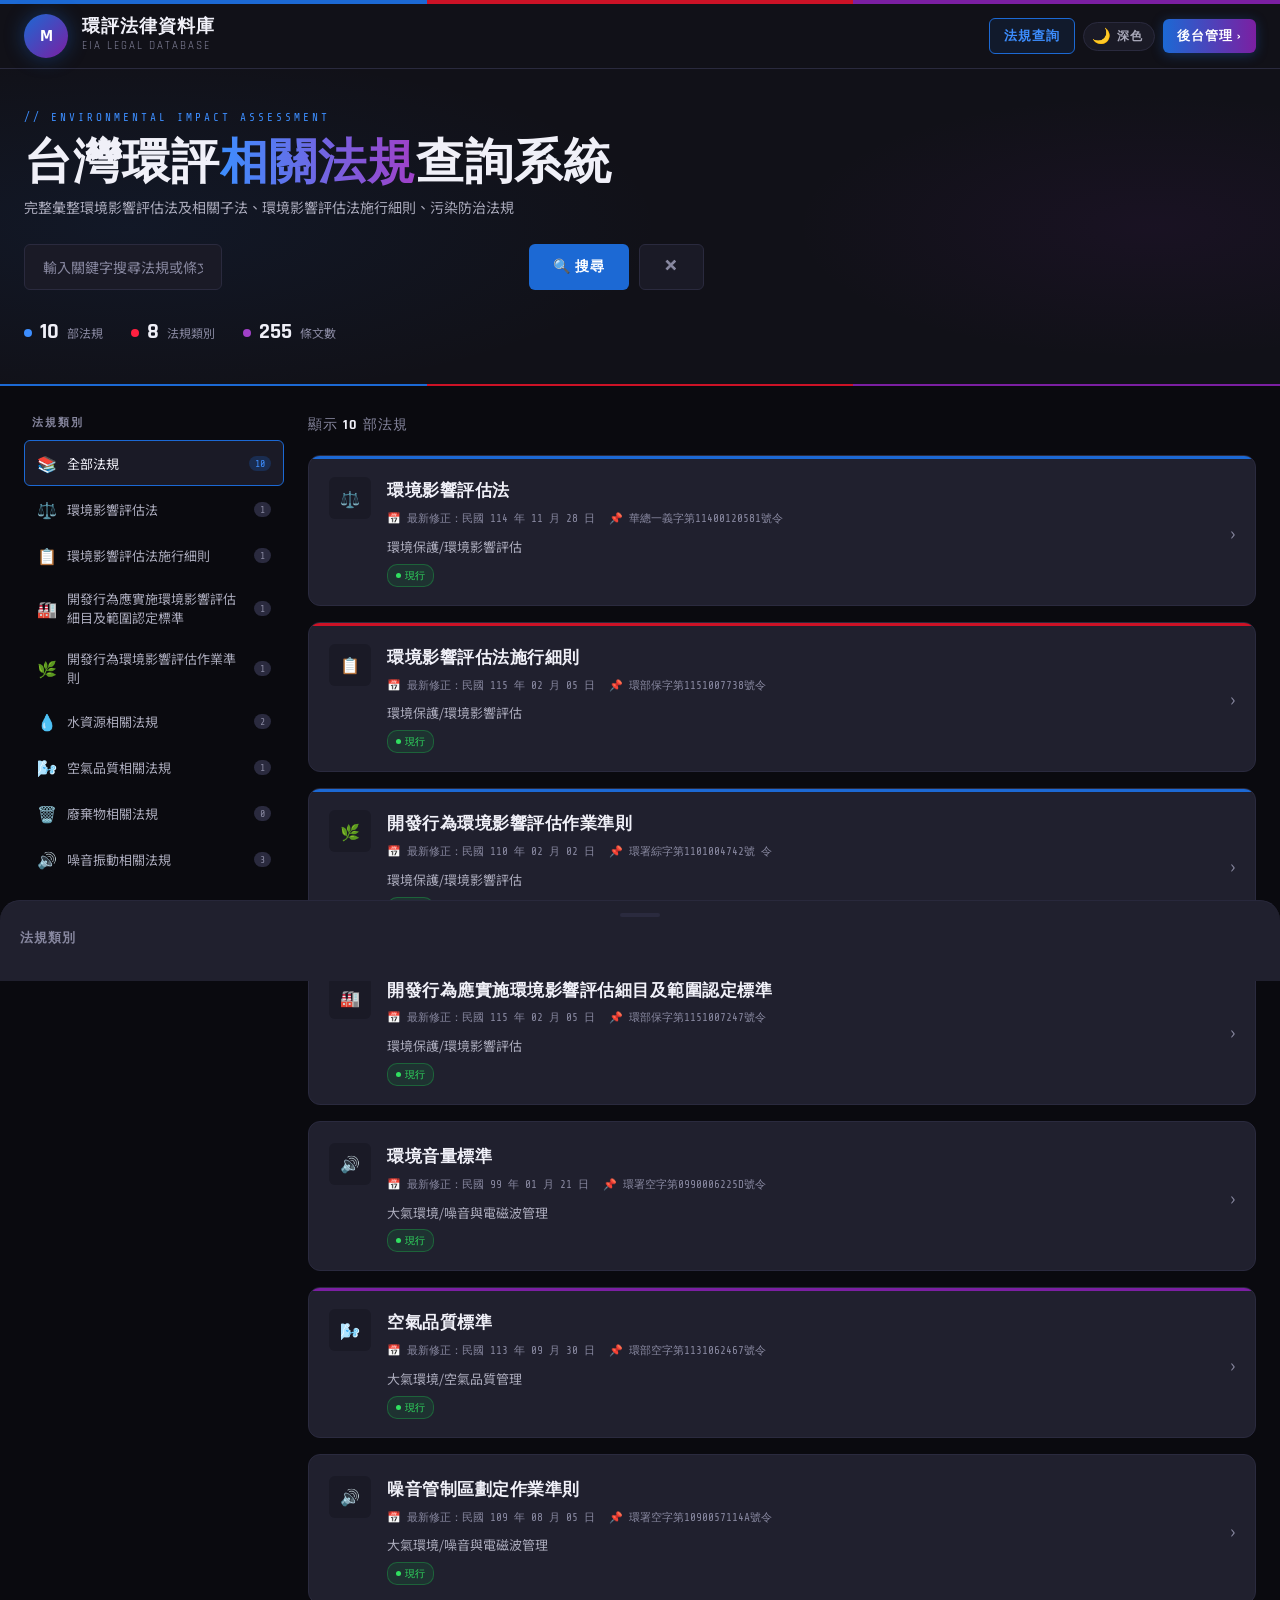
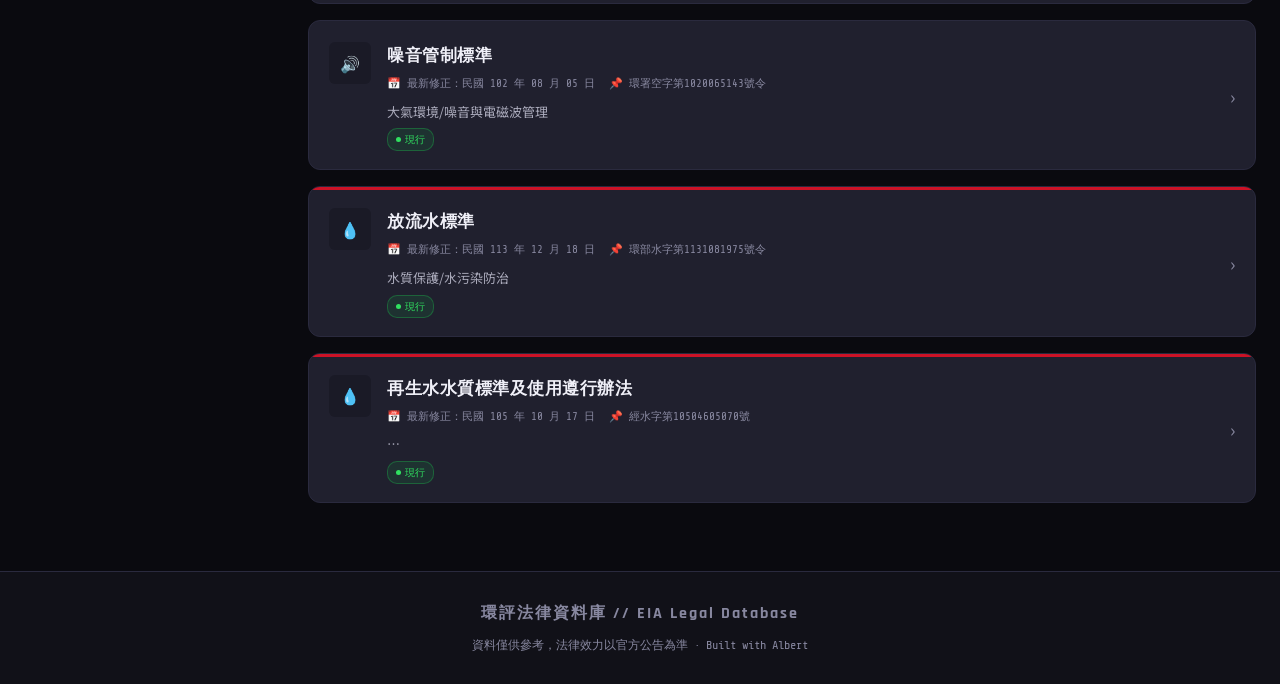
==== index.html @ 5a9435e1 "Update index.html" ====
<!DOCTYPE html>
<html lang="zh-TW">
<head>
  <meta charset="UTF-8" />
  <meta name="viewport" content="width=device-width, initial-scale=1.0" />
  <title>環評法律資料庫 | EIA Legal Database</title>
  <link rel="stylesheet" href="style.css" />
  <style>
    /* ── Search Results Panel ── */
    .search-wrap { position: relative; flex: 1; }

    .search-results-panel {
      position: absolute;
      top: calc(100% + 8px);
      left: 0; right: 0;
      background: #1A1A26;
      border: 1px solid var(--m-blue);
      border-radius: var(--radius-lg);
      box-shadow: 0 16px 48px rgba(0,0,0,0.6);
      z-index: 500;
      overflow: hidden;
      max-height: 480px;
      display: flex;
      flex-direction: column;
      animation: dropIn 0.18s ease;
    }
    @keyframes dropIn {
      from { opacity:0; transform:translateY(-8px); }
      to   { opacity:1; transform:translateY(0); }
    }
    .srp-header {
      padding: 10px 16px;
      background: var(--m-surface);
      border-bottom: 1px solid var(--m-border);
      display: flex;
      align-items: center;
      justify-content: space-between;
      font-size: 11px;
      font-family: var(--font-mono);
      color: var(--m-grey);
      flex-shrink: 0;
    }
    .srp-header strong { color: var(--m-blue-lt); }
    .srp-close {
      background: none; border: none; color: var(--m-grey);
      cursor: pointer; font-size: 14px; padding: 2px 6px;
      border-radius: 4px; transition: color 0.15s;
    }
    .srp-close:hover { color: var(--m-white); }
    .srp-list { overflow-y: auto; flex: 1; }
    .srp-law-group { border-bottom: 1px solid var(--m-border); }
    .srp-law-group:last-child { border-bottom: none; }
    .srp-law-title {
      padding: 8px 16px 6px;
      display: flex;
      align-items: center;
      gap: 8px;
      font-family: var(--font-display);
      font-size: 12px;
      font-weight: 700;
      color: var(--m-grey);
      letter-spacing: 0.5px;
      background: rgba(255,255,255,0.02);
      position: sticky;
      top: 0;
    }
    .srp-law-icon { font-size: 14px; }
    .srp-article-hit {
      padding: 10px 16px 10px 36px;
      cursor: pointer;
      border-top: 1px solid var(--m-border);
      transition: background 0.15s;
      display: flex;
      flex-direction: column;
      gap: 4px;
    }
    .srp-article-hit:hover { background: rgba(28,105,212,0.12); }
    .srp-art-num {
      font-family: var(--font-mono);
      font-size: 11px;
      color: var(--m-blue-lt);
    }
    .srp-art-snippet {
      font-size: 12px;
      color: var(--m-grey-lt);
      line-height: 1.6;
      display: -webkit-box;
      -webkit-line-clamp: 2;
      -webkit-box-orient: vertical;
      overflow: hidden;
    }
    .srp-art-snippet mark {
      background: rgba(255,210,0,0.25);
      color: #FFD600;
      border-radius: 2px;
      padding: 0 2px;
      font-style: normal;
    }
    .srp-no-result {
      padding: 28px;
      text-align: center;
      color: var(--m-grey);
      font-size: 13px;
    }
    .srp-no-result span { font-size: 28px; display: block; margin-bottom: 8px; }

    /* ── Keyword highlight in modal ── */
    .article-content mark {
      background: rgba(255,210,0,0.22);
      color: #FFD600;
      border-radius: 2px;
      padding: 0 2px;
    }
    .article-block.highlighted {
      border-color: var(--m-blue);
      background: rgba(28,105,212,0.08);
      box-shadow: 0 0 0 2px rgba(28,105,212,0.2);
    }

    /* ── Jump anchor pulse animation ── */
    @keyframes pulse-border {
      0%   { box-shadow: 0 0 0 0   rgba(28,105,212,0.7); }
      50%  { box-shadow: 0 0 0 8px rgba(28,105,212,0); }
      100% { box-shadow: 0 0 0 0   rgba(28,105,212,0); }
    }
    .article-block.jump-target {
      animation: pulse-border 0.9s ease 2;
    }

    /* ── Modal internal search bar ── */
    .modal-search-bar {
      display: flex;
      align-items: center;
      gap: 8px;
      padding: 10px 16px;
      border-bottom: 1px solid var(--m-border);
      background: var(--m-surface);
    }
    .modal-search-input {
      flex: 1;
      background: var(--m-black);
      border: 1px solid var(--m-border);
      border-radius: var(--radius);
      padding: 7px 12px;
      color: var(--m-white);
      font-family: var(--font-body);
      font-size: 13px;
      outline: none;
      transition: border-color 0.2s;
    }
    .modal-search-input:focus { border-color: var(--m-blue); }
    .modal-search-input::placeholder { color: var(--m-grey); }
    .modal-nav-btn {
      background: var(--m-surface);
      border: 1px solid var(--m-border);
      border-radius: var(--radius);
      color: var(--m-grey-lt);
      padding: 6px 12px;
      font-size: 13px;
      cursor: pointer;
      transition: all 0.15s;
      white-space: nowrap;
    }
    .modal-nav-btn:hover { border-color: var(--m-blue); color: var(--m-blue-lt); }
    .modal-nav-count {
      font-family: var(--font-mono);
      font-size: 11px;
      color: var(--m-grey);
      white-space: nowrap;
      min-width: 60px;
      text-align: center;
    }

    /* ── Chapter nav pills inside modal ── */
    .chapter-nav {
      display: flex;
      gap: 6px;
      padding: 10px 16px;
      overflow-x: auto;
      border-bottom: 1px solid var(--m-border);
      background: var(--m-surface);
      flex-shrink: 0;
    }
    .chapter-nav::-webkit-scrollbar { height: 3px; }
    .ch-pill {
      background: var(--m-border);
      border: 1px solid transparent;
      border-radius: 20px;
      color: var(--m-grey);
      font-size: 11px;
      font-family: var(--font-display);
      font-weight: 600;
      padding: 4px 12px;
      cursor: pointer;
      white-space: nowrap;
      transition: all 0.15s;
      flex-shrink: 0;
    }
    .ch-pill:hover  { background: var(--m-surface); color: var(--m-white); border-color: var(--m-border); }
    .ch-pill.active { background: rgba(28,105,212,0.15); border-color: var(--m-blue); color: var(--m-blue-lt); }

    /* ── Search mode banner in content area ── */
    .search-mode-banner {
      background: rgba(28,105,212,0.08);
      border: 1px solid rgba(28,105,212,0.25);
      border-radius: var(--radius);
      padding: 10px 16px;
      margin-bottom: 14px;
      display: flex;
      align-items: center;
      gap: 10px;
      font-size: 13px;
      color: var(--m-grey-lt);
    }
    .search-mode-banner strong { color: var(--m-blue-lt); }
    .search-clear-btn {
      margin-left: auto;
      background: none;
      border: 1px solid var(--m-border);
      border-radius: var(--radius);
      color: var(--m-grey);
      font-size: 12px;
      padding: 4px 10px;
      cursor: pointer;
      transition: all 0.15s;
    }
    .search-clear-btn:hover { border-color: var(--m-red); color: var(--m-red-lt); }

    /* ── Article hit count badge on card ── */
    .hit-badge {
      display: inline-flex;
      align-items: center;
      gap: 4px;
      background: rgba(28,105,212,0.15);
      border: 1px solid rgba(28,105,212,0.4);
      color: var(--m-blue-lt);
      font-size: 10px;
      font-family: var(--font-mono);
      padding: 2px 8px;
      border-radius: 10px;
      margin-left: 6px;
    }
  </style>
</head>
<body>

<!-- ══ HEADER ══ -->
<header class="site-header">
  <div class="m-stripe"></div>
  <div class="header-inner">
    <a href="index.html" class="logo">
      <div class="logo-badge">M</div>
      <div class="logo-text">
        <span class="logo-title">環評法律資料庫</span>
        <span class="logo-sub">EIA Legal Database</span>
      </div>
    </a>
    <nav class="header-nav">
      <a href="index.html" class="nav-link active">法規查詢</a>

      <!-- 主題切換 -->
      <div style="position:relative;" id="themeWrap">
        <button class="theme-btn" onclick="toggleThemeMenu()" id="themeBtn">
          <span class="theme-icon" id="themeIcon">🌙</span>
          <span id="themeLabel">深色</span>
        </button>
        <div class="theme-menu" id="themeMenu">
          <div class="theme-menu-header">顯示主題</div>
          <div class="theme-menu-item" id="tmi-auto" onclick="setThemeMode('auto')">
            <span class="tmi-icon">🌤</span>
            <div class="tmi-info">
              <div class="tmi-label">自動（台中日照）</div>
              <div class="tmi-sub" id="tmiAutoSub">依日出日落自動切換</div>
            </div>
            <span class="tmi-check">✓</span>
          </div>
          <div class="theme-menu-item" id="tmi-light" onclick="setThemeMode('light')">
            <span class="tmi-icon">☀️</span>
            <div class="tmi-info">
              <div class="tmi-label">淡色模式</div>
              <div class="tmi-sub">白底深字</div>
            </div>
            <span class="tmi-check">✓</span>
          </div>
          <div class="theme-menu-item active" id="tmi-dark" onclick="setThemeMode('dark')">
            <span class="tmi-icon">🌙</span>
            <div class="tmi-info">
              <div class="tmi-label">深色模式</div>
              <div class="tmi-sub">BMW M Power 風格</div>
            </div>
            <span class="tmi-check">✓</span>
          </div>
        </div>
      </div>

      <a href="admin.html" class="nav-link btn-admin">後台管理 ›</a>
    </nav>
  </div>
  <!-- 台中日照資訊條 -->
  <div class="sun-bar" id="sunBar" style="display:none;">
    <span class="sun-bar-item">📍 台中</span>
    <span class="sun-bar-sep">|</span>
    <span class="sun-bar-item">🌅 <span id="sunRise">—</span></span>
    <span class="sun-bar-item">🌇 <span id="sunSet">—</span></span>
    <span class="sun-bar-sep">|</span>
    <div class="sun-progress"><div class="sun-progress-fill" id="sunFill" style="width:0%"></div></div>
    <span class="sun-bar-item" id="sunStatus" style="color:var(--m-grey-lt);"></span>
  </div>
</header>

<!-- ══ HERO ══ -->
<section class="hero">
  <div class="hero-inner">
    <p class="hero-eyebrow">// Environmental Impact Assessment</p>
    <h1 class="hero-title">台灣環評<span>相關法規</span>查詢系統</h1>
    <p class="hero-desc">完整彙整環境影響評估法及相關子法、環境影響評估法施行細則、污染防治法規</p>

    <div class="search-bar">
      <div class="search-wrap" id="searchWrap">
        <input
          type="text" id="searchInput" class="search-input"
          placeholder="輸入關鍵字搜尋法規或條文內容..."
          autocomplete="off"
          oninput="onSearchInput()"
          onkeydown="onSearchKey(event)"
        />
        <!-- Instant results panel -->
        <div class="search-results-panel" id="srpPanel" style="display:none;">
          <div class="srp-header">
            <span>找到 <strong id="srpCount">0</strong> 筆符合條文</span>
            <button class="srp-close" onclick="closeSrp()">✕</button>
          </div>
          <div class="srp-list" id="srpList"></div>
        </div>
      </div>
      <button class="search-btn" onclick="doSearch()">🔍 搜尋</button>
      <button class="search-btn" style="background:var(--m-surface);border:1px solid var(--m-border);color:var(--m-grey);" onclick="clearSearch()" title="清除搜尋">✕</button>
    </div>

    <div class="stats-bar">
      <div class="stat-item">
        <span class="stat-dot blue"></span>
        <span class="stat-num" id="statTotal">0</span>
        <span class="stat-label">部法規</span>
      </div>
      <div class="stat-item">
        <span class="stat-dot red"></span>
        <span class="stat-num" id="statCats">0</span>
        <span class="stat-label">法規類別</span>
      </div>
      <div class="stat-item">
        <span class="stat-dot violet"></span>
        <span class="stat-num" id="statArticles">0</span>
        <span class="stat-label">條文數</span>
      </div>
    </div>
  </div>
</section>

<div class="m-stripe-thin"></div>

<!-- ══ LAYOUT ══ -->
<div class="layout">
  <aside class="sidebar">
    <div class="sidebar-section">
      <p class="sidebar-title">法規類別</p>
      <div id="categoryList"></div>
    </div>
  </aside>

  <main class="content-area">
    <div id="searchBanner" style="display:none;"></div>
    <div class="toolbar">
      <span class="toolbar-left">
        顯示 <strong id="countLabel">0</strong> 部法規
      </span>
    </div>
    <div class="laws-grid" id="lawsGrid"></div>
  </main>
</div>

<!-- ══ MODAL ══ -->
<div class="modal-backdrop" id="modalBackdrop" onclick="closeModal(event)">
  <div class="modal" id="modal">
    <div class="m-stripe modal-stripe"></div>
    <div class="modal-header" id="modalHeader"></div>

    <!-- Chapter navigation pills -->
    <div class="chapter-nav" id="chapterNav"></div>

    <!-- 工具列：螢光筆 + 字型大小 + 列印 -->
    <div style="display:flex;align-items:center;gap:8px;padding:8px 16px;border-bottom:1px solid var(--m-border);background:var(--m-surface);flex-wrap:wrap;">
      <!-- 螢光筆 -->
      <div class="hl-toolbar">
        <span class="hl-toolbar-label">螢光筆</span>
        <button class="hl-btn" style="background:#FFD600;" data-color="hl-yellow" onclick="setHlColor('hl-yellow',this)" title="黃色"></button>
        <button class="hl-btn" style="background:#FF5050;" data-color="hl-red"    onclick="setHlColor('hl-red',this)"    title="紅色"></button>
        <button class="hl-btn" style="background:#3D8EFF;" data-color="hl-blue"   onclick="setHlColor('hl-blue',this)"   title="藍色"></button>
        <button class="hl-btn" style="background:#30E06A;" data-color="hl-green"  onclick="setHlColor('hl-green',this)"  title="綠色"></button>
        <button class="hl-btn erase" onclick="setHlColor(null,this)" title="清除">✕ 清除</button>
      </div>
      <!-- 字型大小 -->
      <div class="font-ctrl">
        <button class="font-ctrl-btn" onclick="changeFontSize(-1)" title="縮小字型">A−</button>
        <span class="font-size-label" id="fontSizeLabel">M</span>
        <button class="font-ctrl-btn" onclick="changeFontSize(+1)" title="放大字型">A+</button>
      </div>
      <!-- 數字標記 -->
      <button class="num-toggle-btn" id="numToggleBtn" onclick="toggleNumHighlight()" title="自動標記條文中的管制數值">
        🔢 數值標記
      </button>
      <!-- 列印 -->
      <button class="print-btn" onclick="printLaw()" style="margin-left:auto;">🖨 列印 / PDF</button>
    </div>

    <!-- In-modal keyword search -->
    <div class="modal-search-bar" id="modalSearchBar">
      <input type="text" class="modal-search-input" id="modalSearchInput"
        placeholder="在本法條文中搜尋..."
        oninput="modalSearch()"
        onkeydown="if(event.key==='Enter') modalNavNext()"
      />
      <span class="modal-nav-count" id="modalNavCount"></span>
      <button class="modal-nav-btn" onclick="modalNavPrev()" title="上一個">↑</button>
      <button class="modal-nav-btn" onclick="modalNavNext()" title="下一個">↓</button>
    </div>

    <div class="modal-body" id="modalBody"></div>

    <!-- Attachments section at bottom of modal -->
    <div class="modal-attach-section" id="modalAttachSection" style="display:none;">
      <div class="modal-attach-title">📎 附件下載</div>
      <div class="modal-attach-grid" id="modalAttachGrid"></div>
    </div>

    <!-- 法規更新時間軸 -->
    <div class="timeline-section" id="modalTimeline" style="display:none;">
      <div class="timeline-toggle" id="tlToggle" onclick="toggleTimeline()">
        <span>📅 修正歷程</span>
        <span class="tl-arrow">›</span>
        <span id="tlCount" style="font-size:11px;color:var(--m-grey);margin-left:4px;font-family:var(--font-mono);font-weight:400;"></span>
      </div>
      <div class="timeline-body" id="tlBody">
        <div class="timeline-list" id="tlList"></div>
      </div>
    </div>
  </div>
</div>

<!-- ══ FILE PREVIEW OVERLAY ══ -->
<div class="pdf-preview-backdrop" id="previewBackdrop" onclick="closePreview(event)">
  <div class="pdf-preview-toolbar">
    <span class="pdf-preview-title" id="previewTitle"></span>
    <button class="modal-nav-btn" onclick="downloadPreviewFile()">⬇️ 下載</button>
    <button class="modal-nav-btn" onclick="closePreviewDirect()" style="border-color:var(--m-red);color:var(--m-red-lt);">✕ 關閉</button>
  </div>
  <iframe class="pdf-preview-frame"  id="previewFrame"    style="display:none;"></iframe>
  <img    class="img-preview-frame"  id="previewImg"      style="display:none;" alt="預覽" />
</div>

<!-- ══ 行動版類別 Drawer ══ -->
<button class="mobile-cat-btn" id="mobileCatBtn" onclick="openDrawer()">
  ☰ 法規類別
</button>
<div class="drawer-backdrop" id="drawerBackdrop" onclick="closeDrawer()"></div>
<div class="cat-drawer" id="catDrawer">
  <div class="drawer-handle"></div>
  <div class="drawer-title">法規類別</div>
  <div class="drawer-list" id="drawerList"></div>
</div>

<!-- 列印用隱藏區域 -->
<div id="printArea" style="display:none;"></div>

<!-- ══ FOOTER ══ -->
<footer class="site-footer">
  <div class="footer-inner">
    <div class="footer-logo">環評法律資料庫 // EIA Legal Database</div>
    <div class="footer-copy">資料僅供參考，法律效力以官方公告為準 · Built with Albert</div>
  </div>
</footer>

<script>
// ══════════════════════════════
// THEME & SUN (台中日照)
// ══════════════════════════════

// 台中座標
const TAICHUNG_LAT = 24.1477;
const TAICHUNG_LNG = 120.6736;

let themeMode    = localStorage.getItem('eia-theme') || 'dark'; // auto | light | dark
let sunriseMin   = 360;  // 預設 06:00（分鐘）
let sunsetMin    = 1080; // 預設 18:00（分鐘）
let sunCheckTimer = null;

// ── 套用主題 ──
function applyTheme(mode) {
  const now     = new Date();
  const nowMin  = now.getHours() * 60 + now.getMinutes();
  const isDark  = mode === 'dark' || (mode === 'auto' && (nowMin < sunriseMin || nowMin >= sunsetMin));

  document.documentElement.setAttribute('data-theme', isDark ? 'dark' : 'light');

  const icon  = document.getElementById('themeIcon');
  const label = document.getElementById('themeLabel');
  const dot   = document.getElementById('themeAutoDot');

  if (mode === 'auto') {
    icon.textContent  = isDark ? '🌙' : '☀️';
    label.textContent = '自動';
    document.getElementById('themeBtn').innerHTML =
      `<span class="theme-icon">${isDark ? '🌙' : '☀️'}</span>` +
      `<span class="theme-auto-dot"></span>` +
      `<span>自動</span>`;
  } else {
    document.getElementById('themeBtn').innerHTML =
      `<span class="theme-icon">${mode === 'dark' ? '🌙' : '☀️'}</span>` +
      `<span>${mode === 'dark' ? '深色' : '淡色'}</span>`;
  }

  // 更新選單 active 狀態
  ['auto','light','dark'].forEach(m => {
    const el = document.getElementById('tmi-' + m);
    if (el) el.classList.toggle('active', m === mode);
  });
}

// ── 設定模式 ──
function setThemeMode(mode) {
  themeMode = mode;
  localStorage.setItem('eia-theme', mode);
  applyTheme(mode);
  closeThemeMenu();
  if (mode === 'auto') {
    fetchSunTimes();
    document.getElementById('sunBar').style.display = 'flex';
  } else {
    document.getElementById('sunBar').style.display = 'none';
  }
}

// ── 選單開關 ──
function toggleThemeMenu() {
  document.getElementById('themeMenu').classList.toggle('open');
}
function closeThemeMenu() {
  document.getElementById('themeMenu').classList.remove('open');
}
document.addEventListener('click', e => {
  const wrap = document.getElementById('themeWrap');
  if (wrap && !wrap.contains(e.target)) closeThemeMenu();
});

// ── 取得台中日出日落（Open-Meteo，免費無 key）──
async function fetchSunTimes() {
  try {
    const today = new Date().toISOString().slice(0,10);
    const url   = `https://api.open-meteo.com/v1/forecast?latitude=${TAICHUNG_LAT}&longitude=${TAICHUNG_LNG}&daily=sunrise,sunset&timezone=Asia%2FTaipei&start_date=${today}&end_date=${today}`;
    const res   = await fetch(url);
    const data  = await res.json();

    const riseStr = data.daily.sunrise[0]; // "2024-05-08T05:25"
    const setStr  = data.daily.sunset[0];  // "2024-05-08T18:42"

    const riseDate = new Date(riseStr);
    const setDate  = new Date(setStr);
    sunriseMin = riseDate.getHours() * 60 + riseDate.getMinutes();
    sunsetMin  = setDate.getHours()  * 60 + setDate.getMinutes();

    const fmt = d => d.toLocaleTimeString('zh-TW', { hour:'2-digit', minute:'2-digit', hour12: false });
    document.getElementById('sunRise').textContent = fmt(riseDate);
    document.getElementById('sunSet').textContent  = fmt(setDate);

    updateSunProgress();
    // 每分鐘更新進度條
    clearInterval(sunCheckTimer);
    sunCheckTimer = setInterval(() => {
      updateSunProgress();
      if (themeMode === 'auto') applyTheme('auto');
    }, 60000);

    // 更新選單副標題
    const sub = document.getElementById('tmiAutoSub');
    if (sub) sub.textContent = `日出 ${fmt(riseDate)} · 日落 ${fmt(setDate)}`;

    // 若目前是 auto 模式，重新套用主題
    if (themeMode === 'auto') applyTheme('auto');

  } catch(e) {
    // API 失敗：用預設時間靜默降級
    console.warn('Sun API failed, using defaults');
  }
}

// ── 更新進度條 ──
function updateSunProgress() {
  const now    = new Date();
  const nowMin = now.getHours() * 60 + now.getMinutes();
  const fill   = document.getElementById('sunFill');
  const status = document.getElementById('sunStatus');
  if (!fill) return;

  if (nowMin < sunriseMin) {
    fill.style.width = '0%';
    const diff = sunriseMin - nowMin;
    status.textContent = `距日出 ${Math.floor(diff/60)}h${diff%60}m`;
  } else if (nowMin >= sunsetMin) {
    fill.style.width = '100%';
    status.textContent = '夜間';
  } else {
    const pct = ((nowMin - sunriseMin) / (sunsetMin - sunriseMin) * 100).toFixed(1);
    fill.style.width = pct + '%';
    const remain = sunsetMin - nowMin;
    status.textContent = `距日落 ${Math.floor(remain/60)}h${remain%60}m`;
  }
}

// ── 初始化主題 ──
function initTheme() {
  applyTheme(themeMode);
  if (themeMode === 'auto') {
    fetchSunTimes();
    document.getElementById('sunBar').style.display = 'flex';
  }
}

// ══════════════════════════════
// ══════════════════════════════
let DB = { categories: [], laws: [] };
let currentCategory = 'all';
let searchQuery     = '';
let srpDebounce     = null;

// Modal internal search state
let modalHits    = [];   // array of article DOM elements matching modal search
let modalHitIdx  = -1;
let currentLaw   = null; // law currently open in modal

// ══════════════════════════════
// LOAD DATA
// ══════════════════════════════
async function loadData() {
  try {
    const res = await fetch('laws.json');
    if (res.ok) DB = await res.json();
  } catch (_) {}
  try {
    const saved = localStorage.getItem('eia-db');
    if (saved) {
      const p = JSON.parse(saved);
      if (p?.laws?.length || p?.categories?.length) DB = p;
    }
  } catch (_) {}

  // 補上 localStorage 中可能缺少的新類別
  const DEFAULT_CATS = [
    { id:'eia-main',        name:'環境影響評估法',                           icon:'⚖️',  color:'blue'   },
    { id:'eia-enforcement', name:'環境影響評估法施行細則',                    icon:'📋',  color:'red'    },
    { id:'pollution',       name:'開發行為應實施環境影響評估細目及範圍認定標準', icon:'🏭',  color:'purple' },
    { id:'nature',          name:'開發行為環境影響評估作業準則',               icon:'🌿',  color:'blue'   },
    { id:'water',           name:'水資源相關法規',                            icon:'💧',  color:'red'    },
    { id:'air',             name:'空氣品質相關法規',                          icon:'🌬️', color:'purple' },
    { id:'waste',           name:'廢棄物相關法規',                            icon:'🗑️', color:'green'  },
    { id:'noise',           name:'噪音污染相關法規',                          icon:'🔊',  color:'orange' },
  ];
  if (!DB.categories?.length) {
    DB.categories = DEFAULT_CATS;
  } else {
    const existingIds = new Set(DB.categories.map(c => c.id));
    DEFAULT_CATS.forEach(cat => {
      if (!existingIds.has(cat.id)) DB.categories.push(cat);
    });
  }

  // 格式正規化（前台也需要，確保 iconType/iconData 存在）
  DB.categories = DB.categories.map(c => ({
    ...c,
    iconType: c.iconType || 'emoji',
    iconData: c.iconData || c.icon || '📁',
  }));

  renderStats();
  renderCategories();
  renderLaws();
}

// ══════════════════════════════
// STATS
// ══════════════════════════════
function renderStats() {
  document.getElementById('statTotal').textContent = DB.laws.length;
  document.getElementById('statCats').textContent  = DB.categories.length;
  let t = 0;
  DB.laws.forEach(l => l.chapters?.forEach(c => t += c.articles?.length || 0));
  document.getElementById('statArticles').textContent = t;
}

// ══════════════════════════════
// CATEGORIES
// ══════════════════════════════
function catIconHtml(cat, size = 16) {
  if (cat?.iconType === 'image' && cat?.iconData) {
    return `<img src="${cat.iconData}" style="width:${size}px;height:${size}px;object-fit:cover;border-radius:3px;vertical-align:middle;">`;
  }
  return `<span class="cat-icon">${cat?.icon || cat?.iconData || '📁'}</span>`;
}

function renderCategories() {
  const container = document.getElementById('categoryList');
  const countMap  = {};
  DB.laws.forEach(l => { countMap[l.category] = (countMap[l.category]||0)+1; });

  container.innerHTML = '';

  const allBtn = makeBtn('cat-btn'+(currentCategory==='all'?' active':''), 'blue',
    `<span class="cat-icon">📚</span>全部法規<span class="cat-count">${DB.laws.length}</span>`,
    () => setCategory('all'));
  container.appendChild(allBtn);

  DB.categories.forEach(cat => {
    const btn = makeBtn('cat-btn'+(currentCategory===cat.id?' active':''), cat.color,
      `${catIconHtml(cat)}${esc(cat.name)}<span class="cat-count">${countMap[cat.id]||0}</span>`,
      () => setCategory(cat.id));
    container.appendChild(btn);
  });
}
function makeBtn(cls, color, html, fn) {
  const b = document.createElement('button');
  b.className = cls; b.setAttribute('data-color', color);
  b.innerHTML = html; b.onclick = fn;
  return b;
}
function setCategory(id) { currentCategory = id; renderCategories(); renderLaws(); }

// ══════════════════════════════
// LAWS GRID
// ══════════════════════════════
function renderLaws() {
  const grid = document.getElementById('lawsGrid');
  const q    = searchQuery.trim().toLowerCase();

  // Filter laws
  const filtered = DB.laws.filter(l => {
    const matchCat = currentCategory === 'all' || l.category === currentCategory;
    if (!q) return matchCat;
    const matchSearch =
      l.title.toLowerCase().includes(q) ||
      (l.summary||'').toLowerCase().includes(q) ||
      l.chapters?.some(ch =>
        ch.title?.toLowerCase().includes(q) ||
        ch.articles?.some(a =>
          a.number?.toLowerCase().includes(q) ||
          a.content?.toLowerCase().includes(q)
        )
      );
    return matchCat && matchSearch;
  });

  document.getElementById('countLabel').textContent = filtered.length;

  // Search mode banner
  const banner = document.getElementById('searchBanner');
  if (q) {
    banner.style.display = 'block';
    banner.innerHTML = `
      <div class="search-mode-banner">
        🔍 搜尋「<strong>${esc(searchQuery)}</strong>」，共找到
        <strong>${filtered.length}</strong> 部相關法規
        <button class="search-clear-btn" onclick="clearSearch()">✕ 清除搜尋</button>
      </div>`;
  } else {
    banner.style.display = 'none';
  }

  grid.innerHTML = '';
  if (!filtered.length) {
    grid.innerHTML = `
      <div class="empty-state">
        <div class="empty-icon">🔍</div>
        <div class="empty-title">找不到相關法規</div>
        <div class="empty-desc">請嘗試其他關鍵字或選擇不同類別</div>
      </div>`;
    return;
  }

  filtered.forEach(law => {
    const cat   = DB.categories.find(c => c.id === law.category);
    const color = cat?.color || 'blue';

    // Count matching articles when searching
    let hitCount = 0;
    if (q) {
      law.chapters?.forEach(ch =>
        ch.articles?.forEach(a => {
          if (a.content?.toLowerCase().includes(q) || a.number?.toLowerCase().includes(q))
            hitCount++;
        })
      );
    }

    const card = document.createElement('div');
    card.className = 'law-card';
    card.setAttribute('data-color', color);
    const hitBadge = (q && hitCount)
      ? `<span class="hit-badge">🎯 符合 ${hitCount} 條</span>` : '';
    card.innerHTML = `
      <div class="law-card-stripe"></div>
      <div class="law-card-body">
        <div class="law-card-icon-wrap">${catIconHtml(cat,22)}</div>
        <div class="law-card-info">
          <div class="law-card-title">${esc(law.title)}${hitBadge}</div>
          <div class="law-card-meta">
            <span>📅 最新修正：${law.lastAmended||'—'}</span>
            <span>📌 ${law.lawNumber||'—'}</span>
          </div>
          <div class="law-card-summary">${esc(law.summary||'')}</div>
          <div class="status-badge">
            <span class="status-dot"></span>${law.status||'現行'}
          </div>
        </div>
        <span class="law-card-arrow">›</span>
      </div>`;
    card.onclick = () => openModal(law, q);
    grid.appendChild(card);
  });
}

// ══════════════════════════════
// INSTANT SEARCH (dropdown)
// ══════════════════════════════
function onSearchInput() {
  clearTimeout(srpDebounce);
  srpDebounce = setTimeout(buildSrp, 200);
}

function onSearchKey(e) {
  if (e.key === 'Enter') { doSearch(); closeSrp(); }
  if (e.key === 'Escape') closeSrp();
}

function buildSrp() {
  const q   = document.getElementById('searchInput').value.trim().toLowerCase();
  const panel = document.getElementById('srpPanel');
  const list  = document.getElementById('srpList');

  if (!q || q.length < 1) { closeSrp(); return; }

  // Collect article-level hits across all laws
  const hits = [];
  DB.laws.forEach(law => {
    const cat = DB.categories.find(c => c.id === law.category);
    (law.chapters || []).forEach(ch => {
      (ch.articles || []).forEach(art => {
        const haystack = (art.number + ' ' + art.content).toLowerCase();
        if (haystack.includes(q) || law.title.toLowerCase().includes(q)) {
          hits.push({ law, cat, ch, art });
        }
      });
    });
  });

  document.getElementById('srpCount').textContent = hits.length;

  if (!hits.length) {
    list.innerHTML = `<div class="srp-no-result"><span>🔎</span>沒有符合「${esc(q)}」的條文</div>`;
    panel.style.display = 'flex';
    return;
  }

  // Group by law
  const grouped = {};
  hits.forEach(h => {
    if (!grouped[h.law.id]) grouped[h.law.id] = { law: h.law, cat: h.cat, arts: [] };
    grouped[h.law.id].arts.push(h);
  });

  list.innerHTML = '';
  Object.values(grouped).forEach(g => {
    const group = document.createElement('div');
    group.className = 'srp-law-group';
    group.innerHTML = `
      <div class="srp-law-title">
        <span class="srp-law-icon">${catIconHtml(g.cat,15)}</span>
        ${esc(g.law.title)}
        <span class="cat-count" style="margin-left:auto;">${g.arts.length}</span>
      </div>`;

    g.arts.slice(0, 6).forEach(h => {
      const row = document.createElement('div');
      row.className = 'srp-article-hit';
      const snippet = makeSnippet(h.art.content, q, 80);
      row.innerHTML = `
        <div class="srp-art-num">${esc(h.art.number)} · ${esc(h.ch.title)}</div>
        <div class="srp-art-snippet">${snippet}</div>`;
      row.onclick = () => {
        closeSrp();
        doSearch();
        openModal(h.law, q, h.art.number);
      };
      group.appendChild(row);
    });
    if (g.arts.length > 6) {
      const more = document.createElement('div');
      more.style.cssText = 'padding:6px 16px 8px 36px;font-size:11px;color:var(--m-grey);font-family:var(--font-mono);';
      more.textContent = `…還有 ${g.arts.length - 6} 條，點擊法規卡片查看全部`;
      group.appendChild(more);
    }
    list.appendChild(group);
  });

  panel.style.display = 'flex';
}

function closeSrp() {
  document.getElementById('srpPanel').style.display = 'none';
}

// ── Make highlighted snippet ──
function makeSnippet(text, q, maxLen) {
  const lower = (text||'').toLowerCase();
  const idx   = lower.indexOf(q.toLowerCase());
  if (idx < 0) return esc(text.slice(0, maxLen)) + (text.length > maxLen ? '…' : '');
  const start  = Math.max(0, idx - 20);
  const end    = Math.min(text.length, idx + q.length + 60);
  const prefix = start > 0 ? '…' : '';
  const suffix = end < text.length ? '…' : '';
  const chunk  = text.slice(start, end);
  return prefix + highlightKeyword(esc(chunk), esc(q)) + suffix;
}

function highlightKeyword(html, q) {
  if (!q) return html;
  // Case-insensitive replace (on escaped text)
  const re = new RegExp('(' + q.replace(/[.*+?^${}()|[\]\\]/g,'\\$&') + ')', 'gi');
  return html.replace(re, '<mark>$1</mark>');
}

// ══════════════════════════════
// SEARCH
// ══════════════════════════════
function doSearch() {
  searchQuery = document.getElementById('searchInput').value.trim();
  closeSrp();
  renderLaws();
}

function clearSearch() {
  document.getElementById('searchInput').value = '';
  searchQuery = '';
  closeSrp();
  renderLaws();
}

// Close SRP when clicking outside
document.addEventListener('click', e => {
  const wrap = document.getElementById('searchWrap');
  if (wrap && !wrap.contains(e.target)) closeSrp();
});

// ══════════════════════════════
// 螢光筆標記
// ══════════════════════════════
let currentHlColor = null; // null = erase mode

const HL_COLORS = ['hl-yellow','hl-red','hl-blue','hl-green'];

function setHlColor(color, btn) {
  currentHlColor = color;
  // 更新按鈕 active 狀態
  document.querySelectorAll('.hl-btn').forEach(b => b.classList.remove('active'));
  if (btn) btn.classList.add('active');
}

function getHlKey(lawId, artNum) {
  return `eia-hl-${lawId}-${artNum.replace(/\s/g,'')}`;
}
function saveHl(lawId, artNum, color) {
  const key = getHlKey(lawId, artNum);
  try {
    if (color) localStorage.setItem(key, color);
    else        localStorage.removeItem(key);
  } catch(_) {}
}
function loadHl(lawId, artNum) {
  return localStorage.getItem(getHlKey(lawId, artNum)) || null;
}

// 套用螢光筆到 article block
function applyHlToBlock(el, color) {
  HL_COLORS.forEach(c => el.classList.remove(c));
  if (color) el.classList.add(color);
}

// 開啟 Modal 後套用已儲存的螢光筆
function applyAllHighlights(law) {
  const body = document.getElementById('modalBody');
  body.querySelectorAll('.article-block').forEach(el => {
    const artNum = el.dataset.artNum || '';
    const color  = loadHl(law.id, artNum);
    applyHlToBlock(el, color);
    // 點擊條文 → 套用/清除螢光筆
    el.onclick = (e) => {
      if (e.target.classList.contains('art-xref')) return; // 不干擾交叉引用
      if (currentHlColor === undefined) return;
      const newColor = el.classList.contains(currentHlColor) && currentHlColor
        ? null  // 再點一次同色 → 清除
        : currentHlColor;
      applyHlToBlock(el, newColor);
      saveHl(law.id, artNum, newColor);
    };
    el.style.cursor = 'pointer';
    el.title = '點擊套用/清除螢光筆';
  });
}

// ══════════════════════════════
// 字型大小調整
// ══════════════════════════════
const FONT_SIZES = [12, 13, 14, 16, 18, 20];
const FONT_LABELS = ['XS','S','M','L','XL','XXL'];
let fontSizeIdx = parseInt(localStorage.getItem('eia-fontsize') || '2');

function applyFontSize() {
  const size = FONT_SIZES[fontSizeIdx];
  document.getElementById('modalBody').style.setProperty('--art-font-size', size + 'px');
  // 直接對所有條文套用
  document.querySelectorAll('#modalBody .article-content').forEach(el => {
    el.style.fontSize = size + 'px';
  });
  const label = document.getElementById('fontSizeLabel');
  if (label) label.textContent = FONT_LABELS[fontSizeIdx];
}

function changeFontSize(delta) {
  fontSizeIdx = Math.max(0, Math.min(FONT_SIZES.length - 1, fontSizeIdx + delta));
  localStorage.setItem('eia-fontsize', fontSizeIdx);
  applyFontSize();
}

// ══════════════════════════════
// 列印 / 匯出 PDF
// ══════════════════════════════
function printLaw() {
  if (!currentLaw) return;
  const law = currentLaw;
  const cat = DB.categories.find(c => c.id === law.category);

  // 建立列印內容
  let html = `
    <div class="print-title">${esc(law.title)}</div>
    <div class="print-meta">
      ${law.lastAmended ? '最新修正：' + esc(law.lastAmended) + '　' : ''}
      ${law.lawNumber   ? esc(law.lawNumber) + '　' : ''}
      ${law.authority   ? '主管機關：' + esc(law.authority) : ''}
      ${cat ? '　類別：' + esc(cat.name) : ''}
      <br>列印時間：${new Date().toLocaleString('zh-TW')}
    </div>`;

  if (law.summary) {
    html += `<div style="font-size:10pt;color:#555;margin-bottom:12pt;padding:6pt;border-left:3pt solid #ccc;">${esc(law.summary)}</div>`;
  }

  (law.chapters || []).forEach(ch => {
    html += `<div class="print-chapter">${esc(ch.title)}</div>`;
    (ch.articles || []).forEach(art => {
      const hlClass = loadHl(law.id, art.number)
        ?.replace('hl-','print-hl-') || '';
      html += `
        <div class="print-article ${hlClass}">
          <div class="print-art-num">${esc(art.number)}</div>
          <div class="print-art-content">${esc(art.content)}</div>
        </div>`;
    });
  });

  const printArea = document.getElementById('printArea');
  printArea.style.display = 'block';
  printArea.innerHTML = html;
  window.print();
  setTimeout(() => { printArea.style.display = 'none'; printArea.innerHTML = ''; }, 1000);
}

// ══════════════════════════════
// 關鍵數字標記
// ══════════════════════════════
let numHighlightOn = false;
const NUM_RE = /(\d+(?:[.,]\d+)?(?:\/\d+(?:[.,]\d+)?)?)\s*(mg\/[Lm]³?|μg\/m³|ng\/m³|ppm|ppb|NTU|CFU\/mL|MPN\/100mL|分貝|dB\(A\)|dBA|dB|公尺|公里|公頃|平方公尺|立方公尺|m³|m²|km|ha|噸\/日|噸|公噸|kg\/hr|g\/m²|mg\/kg|°C|度C|度|%|公升|L\/s|m\/s|m³\/s|m³\/hr|萬噸|萬立方公尺|公釐|mm|cm|μm)/g;

function toggleNumHighlight() {
  numHighlightOn = !numHighlightOn;
  document.getElementById('numToggleBtn').classList.toggle('active', numHighlightOn);
  reRenderArticleContent();
}

function linkifyNums(html) {
  return html.replace(NUM_RE, (match, num, unit) =>
    `<span class="num-tag" title="管制數值：${num} ${unit}">${num}&nbsp;${unit}</span>`
  );
}

function reRenderArticleContent() {
  if (!currentLaw) return;
  const q = document.getElementById('modalSearchInput').value.trim().toLowerCase();
  document.querySelectorAll('#modalBody .article-block').forEach(el => {
    const artNum = el.dataset.artNum || '';
    let rawContent = '';
    for (const ch of currentLaw.chapters || []) {
      const art = ch.articles?.find(a =>
        a.number === artNum || a.number.replace(/\s/g,'') === artNum.replace(/\s/g,''));
      if (art) { rawContent = art.content; break; }
    }
    if (!rawContent) return;
    let html = q ? highlightKeyword(escNl(rawContent), q) : escNl(rawContent);
    html = linkifyXrefs(html, currentLaw);
    if (numHighlightOn) html = linkifyNums(html);
    const contentEl = el.querySelector('.article-content');
    if (contentEl) contentEl.innerHTML = html;
  });
}

// ══════════════════════════════
// ══════════════════════════════
const FILE_ICONS = {
  pdf:'📄', doc:'📝', docx:'📝', xls:'📊', xlsx:'📊',
  ppt:'📋', pptx:'📋', jpg:'🖼️', jpeg:'🖼️', png:'🖼️',
  gif:'🖼️', webp:'🖼️', zip:'🗜️', txt:'📃', csv:'📊',
};
function fileIcon(name) {
  const ext = (name||'').split('.').pop().toLowerCase();
  return FILE_ICONS[ext] || '📎';
}
function formatSize(bytes) {
  if (!bytes) return '';
  if (bytes < 1024)    return bytes + ' B';
  if (bytes < 1048576) return (bytes/1024).toFixed(1) + ' KB';
  return (bytes/1048576).toFixed(1) + ' MB';
}
function isPreviewable(name, type) {
  const ext = (name||'').split('.').pop().toLowerCase();
  return ext === 'pdf' || (type||'').startsWith('image/') || ['jpg','jpeg','png','gif','webp'].includes(ext);
}
function renderModalAttachments(law) {
  const section = document.getElementById('modalAttachSection');
  const grid    = document.getElementById('modalAttachGrid');
  const metas   = law.attachments || [];
  if (!metas.length) { section.style.display = 'none'; return; }
  grid.innerHTML = '';
  metas.forEach(meta => {
    let data = null;
    try { data = localStorage.getItem(meta.dataKey); } catch(_) {}
    const canPreview = isPreviewable(meta.name, meta.type);
    const chip = document.createElement('div');
    chip.className = 'modal-attach-chip';
    chip.innerHTML = `
      <span class="chip-icon">${fileIcon(meta.name)}</span>
      <div class="chip-info">
        <span class="chip-name" title="${esc(meta.name)}">${esc(meta.name)}</span>
        <span class="chip-meta">${formatSize(meta.size)}</span>
      </div>
      <span class="chip-action">${canPreview ? '👁 預覽' : '⬇ 下載'}</span>`;
    if (data) {
      chip.onclick = () => canPreview ? openPreview(meta.name, meta.type, data) : downloadFile(meta.name, data);
    } else {
      chip.style.opacity = '0.4'; chip.style.cursor = 'default';
      chip.querySelector('.chip-action').textContent = '⚠ 遺失';
    }
    grid.appendChild(chip);
  });
  section.style.display = 'block';
}
let previewData = null, previewName = null;
function openPreview(name, type, data) {
  previewData = data; previewName = name;
  document.getElementById('previewTitle').textContent = name;
  const frame = document.getElementById('previewFrame');
  const img   = document.getElementById('previewImg');
  const ext   = name.split('.').pop().toLowerCase();
  if (ext === 'pdf' || type === 'application/pdf') {
    frame.src = data; frame.style.display = 'block'; img.style.display = 'none';
  } else {
    img.src = data; img.style.display = 'block'; frame.style.display = 'none';
  }
  document.getElementById('previewBackdrop').classList.add('open');
}
function downloadFile(name, data) {
  const a = document.createElement('a'); a.href = data; a.download = name; a.click();
}
function downloadPreviewFile() { if (previewData && previewName) downloadFile(previewName, previewData); }
function closePreview(e) { if (e.target === document.getElementById('previewBackdrop')) closePreviewDirect(); }
function closePreviewDirect() {
  document.getElementById('previewBackdrop').classList.remove('open');
  document.getElementById('previewFrame').src = '';
  document.getElementById('previewImg').src   = '';
}

// ══════════════════════════════
// MODAL
// ══════════════════════════════
function openModal(law, highlightQ, jumpToArtNum) {
  currentLaw = law;
  const cat  = DB.categories.find(c => c.id === law.category);
  const q    = (highlightQ||'').trim();

  // ── Header ──
  document.getElementById('modalHeader').innerHTML = `
    <span class="modal-icon">${catIconHtml(cat,28)}</span>
    <div class="modal-header-info">
      <div class="modal-title">${esc(law.title)}</div>
      <div class="modal-meta">
        <span>📅 ${law.lastAmended||'—'}</span>
        <span>📌 ${law.lawNumber||'—'}</span>
        <span>🗂 ${cat?.name||'—'}</span>
      </div>
    </div>
    <button class="modal-close" onclick="closeModalDirect()">✕</button>`;

  // ── Chapter nav pills ──
  const chNav = document.getElementById('chapterNav');
  if ((law.chapters||[]).length > 1) {
    chNav.style.display = 'flex';
    chNav.innerHTML = (law.chapters||[]).map((ch, i) =>
      `<button class="ch-pill" id="chpill-${i}" onclick="scrollToChapter(${i})">${esc(ch.title)}</button>`
    ).join('');
  } else {
    chNav.style.display = 'none';
    chNav.innerHTML = '';
  }

  // ── Body ──
  const body = document.getElementById('modalBody');
  let html = '';
  if (law.summary) html += `<div class="law-summary-box">📋 ${esc(law.summary)}</div>`;

  (law.chapters||[]).forEach((ch, ci) => {
    html += `<div class="chapter-block" id="modal-ch-${ci}">`;
    html += `<div class="chapter-title">${esc(ch.title)}</div>`;
    (ch.articles||[]).forEach((art, ai) => {
      const artId = `modal-art-${ci}-${ai}`;
      const contentHtml = q
        ? linkifyXrefs(highlightKeyword(escNl(art.content), q), law)
        : linkifyXrefs(escNl(art.content), law);
      const isHit = q && (
        (art.content||'').toLowerCase().includes(q.toLowerCase()) ||
        (art.number||'').toLowerCase().includes(q.toLowerCase())
      );
      html += `
        <div class="article-block${isHit?' highlighted':''}" id="${artId}" data-art-num="${esc(art.number)}">
          <div class="article-number">${esc(art.number)}</div>
          <div class="article-content">${contentHtml}</div>
        </div>`;
    });
    html += `</div>`;
  });

  if (!html) html = '<div class="empty-state"><div class="empty-icon">📂</div><div class="empty-title">尚無條文內容</div></div>';
  body.innerHTML = html;

  // ── Pre-fill modal search if we have a query ──
  const msi = document.getElementById('modalSearchInput');
  if (q) { msi.value = q; modalSearch(); }
  else   { msi.value = ''; clearModalSearch(); }

  document.getElementById('modalBackdrop').classList.add('open');
  document.body.style.overflow = 'hidden';

  // ── Render attachments ──
  renderModalAttachments(law);

  // ── Render timeline ──
  renderTimeline(law);

  // ── 螢光筆 & 字型大小 ──
  requestAnimationFrame(() => {
    applyAllHighlights(law);
    applyFontSize();
    currentHlColor = null;
    document.querySelectorAll('.hl-btn').forEach(b => b.classList.remove('active'));
    const label = document.getElementById('fontSizeLabel');
    if (label) label.textContent = FONT_LABELS[fontSizeIdx];
    // 數字標記：若已開啟則套用
    if (numHighlightOn) reRenderArticleContent();
  });

  // ── Jump to specific article ──
  if (jumpToArtNum) {
    requestAnimationFrame(() => {
      const el = body.querySelector(`[data-art-num="${CSS.escape(jumpToArtNum)}"]`);
      if (el) {
        el.scrollIntoView({ block: 'center', behavior: 'smooth' });
        el.classList.add('jump-target');
        setTimeout(() => el.classList.remove('jump-target'), 2000);
      }
    });
  } else if (q) {
    // Jump to first highlighted article
    requestAnimationFrame(() => {
      const first = body.querySelector('.article-block.highlighted');
      if (first) first.scrollIntoView({ block: 'center', behavior: 'smooth' });
    });
  }

  // Update chapter pills on scroll
  body.onscroll = () => updateActivePill(law.chapters||[]);
}

// ── Chapter nav ──
function scrollToChapter(ci) {
  const el = document.getElementById(`modal-ch-${ci}`);
  if (el) el.scrollIntoView({ behavior: 'smooth', block: 'start' });
  document.querySelectorAll('.ch-pill').forEach((p,i) =>
    p.classList.toggle('active', i === ci));
}
function updateActivePill(chapters) {
  const body = document.getElementById('modalBody');
  const scrollTop = body.scrollTop + 60;
  let active = 0;
  chapters.forEach((_, ci) => {
    const el = document.getElementById(`modal-ch-${ci}`);
    if (el && el.offsetTop <= scrollTop) active = ci;
  });
  document.querySelectorAll('.ch-pill').forEach((p,i) =>
    p.classList.toggle('active', i === active));
}

// ══════════════════════════════
// MODAL INTERNAL SEARCH
// ══════════════════════════════
function modalSearch() {
  const q = document.getElementById('modalSearchInput').value.trim().toLowerCase();
  const body = document.getElementById('modalBody');
  modalHits = []; modalHitIdx = -1;

  // Remove existing highlights not from card-search (rebuild from currentLaw)
  if (!q) { clearModalSearch(); return; }

  // Re-render body with new highlight
  if (!currentLaw) return;
  const cat = DB.categories.find(c => c.id === currentLaw.category);
  let html = '';
  if (currentLaw.summary) html += `<div class="law-summary-box">📋 ${esc(currentLaw.summary)}</div>`;
  (currentLaw.chapters||[]).forEach((ch, ci) => {
    html += `<div class="chapter-block" id="modal-ch-${ci}">`;
    html += `<div class="chapter-title">${esc(ch.title)}</div>`;
    (ch.articles||[]).forEach((art, ai) => {
      const artId = `modal-art-${ci}-${ai}`;
      const isHit = art.content?.toLowerCase().includes(q) ||
                    art.number?.toLowerCase().includes(q);
      const contentHtml = isHit
        ? linkifyXrefs(highlightKeyword(escNl(art.content), q), currentLaw)
        : linkifyXrefs(escNl(art.content), currentLaw);
      html += `
        <div class="article-block${isHit?' highlighted':''}" id="${artId}" data-art-num="${esc(art.number)}">
          <div class="article-number">${esc(art.number)}</div>
          <div class="article-content">${contentHtml}</div>
        </div>`;
    });
    html += `</div>`;
  });
  body.innerHTML = html;
  body.onscroll = () => updateActivePill(currentLaw.chapters||[]);
  applyAllHighlights(currentLaw);
  applyFontSize();

  // Collect hits
  modalHits = Array.from(body.querySelectorAll('.article-block.highlighted'));
  updateModalNavCount();
  if (modalHits.length) { modalHitIdx = 0; scrollToHit(0); }
}

function clearModalSearch() {
  modalHits = []; modalHitIdx = -1;
  document.getElementById('modalNavCount').textContent = '';
  if (!currentLaw) return;
  const body = document.getElementById('modalBody');
  let html = '';
  if (currentLaw.summary) html += `<div class="law-summary-box">📋 ${esc(currentLaw.summary)}</div>`;
  (currentLaw.chapters||[]).forEach((ch, ci) => {
    html += `<div class="chapter-block" id="modal-ch-${ci}">`;
    html += `<div class="chapter-title">${esc(ch.title)}</div>`;
    (ch.articles||[]).forEach((art, ai) => {
      html += `
        <div class="article-block" id="modal-art-${ci}-${ai}" data-art-num="${esc(art.number)}">
          <div class="article-number">${esc(art.number)}</div>
          <div class="article-content">${escNl(art.content)}</div>
        </div>`;
    });
    html += `</div>`;
  });
  body.innerHTML = html;
  body.onscroll = () => updateActivePill(currentLaw.chapters||[]);
}

function modalNavNext() {
  if (!modalHits.length) return;
  modalHitIdx = (modalHitIdx + 1) % modalHits.length;
  scrollToHit(modalHitIdx);
}
function modalNavPrev() {
  if (!modalHits.length) return;
  modalHitIdx = (modalHitIdx - 1 + modalHits.length) % modalHits.length;
  scrollToHit(modalHitIdx);
}
function scrollToHit(i) {
  modalHits[i]?.scrollIntoView({ block: 'center', behavior: 'smooth' });
  updateModalNavCount();
}
function updateModalNavCount() {
  document.getElementById('modalNavCount').textContent =
    modalHits.length ? `${modalHitIdx+1} / ${modalHits.length}` : '無結果';
}

// ══════════════════════════════
// MODAL CLOSE
// ══════════════════════════════
function closeModal(e) {
  if (e.target === document.getElementById('modalBackdrop')) closeModalDirect();
}
function closeModalDirect() {
  document.getElementById('modalBackdrop').classList.remove('open');
  document.body.style.overflow = '';
  document.getElementById('modalAttachSection').style.display = 'none';
  currentLaw = null;
  modalHits = []; modalHitIdx = -1;
}
document.addEventListener('keydown', e => {
  if (e.key === 'Escape') {
    if (document.getElementById('previewBackdrop').classList.contains('open')) {
      closePreviewDirect(); return;
    }
    if (document.getElementById('catDrawer').classList.contains('open')) {
      closeDrawer(); return;
    }
    closeModalDirect();
  }
  if (document.getElementById('modalBackdrop').classList.contains('open')) {
    if (e.key === 'F3' || (e.ctrlKey && e.key === 'f')) {
      e.preventDefault();
      document.getElementById('modalSearchInput').focus();
    }
  }
});

// ══════════════════════════════
// UTILS
// ══════════════════════════════
function esc(s) {
  return (s||'').replace(/&/g,'&amp;').replace(/</g,'&lt;').replace(/>/g,'&gt;');
}
function escNl(s) {
  return esc(s).replace(/\n/g,'<br>');
}

// ══════════════════════════════
// FEATURE 1: Enter 搜尋（已有，補強）
// ══════════════════════════════
// onSearchKey 已處理 Enter，此處確保主搜尋欄 Enter 正確觸發
// （已在 onSearchKey 內實作，無需額外程式）

// ══════════════════════════════
// ══════════════════════════════
// FEATURE 3: 行動版 Drawer
// ══════════════════════════════
function openDrawer() {
  renderDrawer();
  document.getElementById('drawerBackdrop').classList.add('open');
  document.getElementById('catDrawer').classList.add('open');
  document.body.style.overflow = 'hidden';
}
function closeDrawer() {
  document.getElementById('drawerBackdrop').classList.remove('open');
  document.getElementById('catDrawer').classList.remove('open');
  document.body.style.overflow = '';
}
function renderDrawer() {
  const list = document.getElementById('drawerList');
  const countMap = {};
  DB.laws.forEach(l => { countMap[l.category] = (countMap[l.category]||0)+1; });

  let html = `<button class="drawer-cat-btn${currentCategory==='all'?' active':''}" onclick="setCategory('all');closeDrawer();">
    <span style="font-size:18px;">📚</span>全部法規
    <span class="drawer-cat-count">${DB.laws.length}</span>
  </button>`;
  DB.categories.forEach(cat => {
    const iconHtml = cat.iconType === 'image'
      ? `<img src="${cat.iconData}" style="width:22px;height:22px;object-fit:cover;border-radius:3px;">`
      : `<span style="font-size:18px;">${cat.icon||cat.iconData||'📁'}</span>`;
    html += `<button class="drawer-cat-btn${currentCategory===cat.id?' active':''}"
      onclick="setCategory('${cat.id}');closeDrawer();">
      ${iconHtml}${esc(cat.name)}
      <span class="drawer-cat-count">${countMap[cat.id]||0}</span>
    </button>`;
  });
  list.innerHTML = html;
}

// ══════════════════════════════
// FEATURE 4: 條文交叉引用
// ══════════════════════════════
function linkifyXrefs(html, law) {
  // 偵測「第X條」、「第X條之Y」等格式
  const re = /(第\s*[零一二三四五六七八九十百千\d]+(?:[-之]\d+)?\s*條(?:之[零一二三四五六七八九十\d]+)?)/g;
  return html.replace(re, (match) => {
    const numClean = match.replace(/\s/g,'');
    return `<span class="art-xref" onclick="jumpToArt('${numClean.replace(/'/g,"\\'")}',event)" title="跳至 ${numClean}">${match}</span>`;
  });
}
function jumpToArt(artNum, e) {
  e.stopPropagation();
  const body = document.getElementById('modalBody');
  // 找出最接近的條文
  const all = body.querySelectorAll('.article-block');
  let target = null;
  all.forEach(el => {
    const num = el.dataset.artNum || '';
    if (num.replace(/\s/g,'') === artNum.replace(/\s/g,'')) target = el;
  });
  if (target) {
    target.scrollIntoView({ block:'center', behavior:'smooth' });
    target.classList.add('jump-target');
    setTimeout(() => target.classList.remove('jump-target'), 1800);
  }
}

// ══════════════════════════════
// FEATURE 5: 法規更新時間軸
// ══════════════════════════════
function renderTimeline(law) {
  const section = document.getElementById('modalTimeline');
  const list    = document.getElementById('tlList');
  const countEl = document.getElementById('tlCount');
  const history = law.history || [];

  if (!history.length && !law.lastAmended) { section.style.display = 'none'; return; }

  // 合併 lastAmended 作為最新一筆（若無重複）
  let items = [...history];
  if (law.lastAmended && !items.find(i => i.date === law.lastAmended)) {
    items.unshift({ date: law.lastAmended, desc: '最新修正版本' });
  }
  items = items.sort((a,b) => b.date.localeCompare(a.date));

  countEl.textContent = `${items.length} 筆`;
  list.innerHTML = items.map(item => `
    <div class="tl-item">
      <div class="tl-dot"></div>
      <div class="tl-date">${esc(item.date)}</div>
      <div class="tl-desc">${esc(item.desc || '修正')}</div>
    </div>`).join('');

  section.style.display = 'block';
  // 重置展開狀態
  document.getElementById('tlToggle').classList.remove('open');
  document.getElementById('tlBody').classList.remove('open');
}
function toggleTimeline() {
  document.getElementById('tlToggle').classList.toggle('open');
  document.getElementById('tlBody').classList.toggle('open');
}

// ══════════════════════════════
// ══════════════════════════════
initTheme();
loadData();
</script>
</body>
</html>
---- style.css ----
/* ============================================
   環評法律資料庫 - BMW M Power Theme
   ============================================ */

@import url('https://fonts.googleapis.com/css2?family=Rajdhani:wght@400;500;600;700&family=Noto+Sans+TC:wght@300;400;500;700&family=Share+Tech+Mono&display=swap');

/* ── CSS Variables（深色主題，預設）── */
:root {
  --m-black:    #0A0A0F;
  --m-dark:     #111118;
  --m-surface:  #1A1A26;
  --m-card:     #20202E;
  --m-border:   #2A2A3E;

  --m-blue:     #1C69D4;
  --m-blue-lt:  #3D8EFF;
  --m-red:      #CC1226;
  --m-red-lt:   #FF2040;
  --m-violet:   #7B1FA2;
  --m-violet-lt:#A040C8;
  --m-green:    #1B8A4C;
  --m-green-lt: #30E06A;
  --m-orange:   #C45C00;
  --m-orange-lt:#FF8C30;

  --m-white:    #F0F0F8;
  --m-grey:     #8888A0;
  --m-grey-lt:  #AAAABB;

  --stripe-h:   4px;
  --radius:     6px;
  --radius-lg:  12px;

  --font-display: 'Rajdhani', sans-serif;
  --font-body:    'Noto Sans TC', sans-serif;
  --font-mono:    'Share Tech Mono', monospace;
}

/* ── 淡色主題覆蓋 ── */
[data-theme="light"] {
  --m-black:   #F2F4F8;
  --m-dark:    #E8ECF2;
  --m-surface: #FFFFFF;
  --m-card:    #FFFFFF;
  --m-border:  #D0D6E0;

  --m-blue:    #1558C0;
  --m-blue-lt: #1C69D4;
  --m-red:     #B01020;
  --m-red-lt:  #CC1226;
  --m-violet:  #6A1890;
  --m-violet-lt:#7B1FA2;
  --m-green:   #14703C;
  --m-green-lt:#1B8A4C;
  --m-orange:  #A84C00;
  --m-orange-lt:#C45C00;

  --m-white:   #1A1A2E;
  --m-grey:    #5A5A72;
  --m-grey-lt: #3A3A52;
}

/* ── 主題切換過渡動畫 ── */
body, body * {
  transition:
    background-color 0.35s ease,
    border-color     0.35s ease,
    color            0.25s ease,
    box-shadow       0.35s ease;
}
/* 排除動畫本身不需要 transition 的元素 */
.m-stripe, .m-stripe-thin, .m-stripe-vert,
.law-card-stripe, .modal-stripe { transition: none !important; }

/* ── 淡色主題細節修正 ── */
[data-theme="light"] body {
  background: var(--m-black);
}
[data-theme="light"] .site-header {
  box-shadow: 0 1px 8px rgba(0,0,0,0.1);
}
[data-theme="light"] .hero::before {
  background:
    radial-gradient(ellipse 60% 80% at 10% 50%, rgba(28,105,212,0.06) 0%, transparent 70%),
    radial-gradient(ellipse 40% 60% at 90% 50%, rgba(123,31,162,0.06) 0%, transparent 70%);
}
[data-theme="light"] .law-card {
  box-shadow: 0 1px 4px rgba(0,0,0,0.06);
}
[data-theme="light"] .law-card:hover {
  box-shadow: 0 6px 24px rgba(28,105,212,0.12);
}
[data-theme="light"] .modal {
  box-shadow: 0 20px 60px rgba(0,0,0,0.15);
}
[data-theme="light"] .article-block {
  background: #F8F9FC;
}
[data-theme="light"] .json-output {
  background: #F8F9FC;
}
[data-theme="light"] .paste-zone textarea {
  background: #F8F9FC !important;
}
[data-theme="light"] .search-results-panel {
  background: #FFFFFF;
  box-shadow: 0 12px 40px rgba(0,0,0,0.12);
}
[data-theme="light"] ::-webkit-scrollbar-track { background: #E8ECF2; }

/* ── 主題切換按鈕 ── */
.theme-btn {
  position: relative;
  display: flex;
  align-items: center;
  gap: 6px;
  background: var(--m-surface);
  border: 1px solid var(--m-border);
  border-radius: 20px;
  padding: 5px 12px 5px 8px;
  cursor: pointer;
  font-family: var(--font-display);
  font-size: 12px;
  font-weight: 600;
  color: var(--m-grey-lt);
  letter-spacing: 0.5px;
  white-space: nowrap;
  transition: all 0.2s !important;
}
.theme-btn:hover {
  border-color: var(--m-blue);
  color: var(--m-white);
}
.theme-icon { font-size: 15px; line-height: 1; }

/* ── 自動模式標記 ── */
.theme-auto-dot {
  width: 6px; height: 6px;
  border-radius: 50%;
  background: var(--m-green-lt);
  animation: pulse-dot 2s infinite;
  flex-shrink: 0;
}
@keyframes pulse-dot {
  0%, 100% { opacity: 1; transform: scale(1); }
  50%       { opacity: 0.5; transform: scale(0.7); }
}

/* ── 主題選單 ── */
.theme-menu {
  position: absolute;
  top: calc(100% + 8px);
  right: 0;
  background: var(--m-card);
  border: 1px solid var(--m-border);
  border-radius: var(--radius-lg);
  box-shadow: 0 12px 40px rgba(0,0,0,0.25);
  min-width: 220px;
  overflow: hidden;
  z-index: 300;
  opacity: 0;
  pointer-events: none;
  transform: translateY(-6px);
  transition: opacity 0.18s ease, transform 0.18s ease !important;
}
.theme-menu.open {
  opacity: 1;
  pointer-events: all;
  transform: translateY(0);
}
.theme-menu-header {
  padding: 10px 14px 6px;
  font-family: var(--font-mono);
  font-size: 10px;
  color: var(--m-grey);
  letter-spacing: 2px;
  text-transform: uppercase;
  border-bottom: 1px solid var(--m-border);
}
.theme-menu-item {
  display: flex;
  align-items: center;
  gap: 10px;
  padding: 11px 14px;
  cursor: pointer;
  transition: background 0.15s !important;
  border-bottom: 1px solid var(--m-border);
  font-size: 13px;
  color: var(--m-grey-lt);
}
.theme-menu-item:last-child { border-bottom: none; }
.theme-menu-item:hover { background: var(--m-surface); color: var(--m-white); }
.theme-menu-item.active { color: var(--m-blue-lt); }
.theme-menu-item.active .tmi-check { opacity: 1; }
.tmi-icon { font-size: 17px; }
.tmi-info { flex: 1; }
.tmi-label { font-weight: 500; }
.tmi-sub { font-size: 11px; color: var(--m-grey); margin-top: 1px; font-family: var(--font-mono); }
.tmi-check { opacity: 0; color: var(--m-blue-lt); font-size: 14px; transition: opacity 0.15s !important; }

/* ── 日照資訊條 ── */
.sun-bar {
  display: flex;
  align-items: center;
  gap: 10px;
  padding: 6px 16px;
  background: var(--m-surface);
  border-bottom: 1px solid var(--m-border);
  font-family: var(--font-mono);
  font-size: 11px;
  color: var(--m-grey);
  overflow: hidden;
}
.sun-bar-item { display: flex; align-items: center; gap: 5px; }
.sun-bar-sep { opacity: 0.3; }
.sun-progress {
  flex: 1;
  height: 3px;
  background: var(--m-border);
  border-radius: 2px;
  overflow: hidden;
  max-width: 120px;
}
.sun-progress-fill {
  height: 100%;
  border-radius: 2px;
  background: linear-gradient(90deg, #FFB800, #FF6B00);
  transition: width 1s linear !important;
}

/* ── Reset ── */
*, *::before, *::after { box-sizing: border-box; margin: 0; padding: 0; }
html { scroll-behavior: smooth; }

body {
  background: var(--m-black);
  color: var(--m-white);
  font-family: var(--font-body);
  font-size: 15px;
  line-height: 1.7;
  min-height: 100vh;
  overflow-x: hidden;
}

/* ── M-Stripe Utility ── */
.m-stripe {
  height: var(--stripe-h);
  background: linear-gradient(90deg,
    var(--m-blue)   0%   33.33%,
    var(--m-red)    33.33% 66.66%,
    var(--m-violet) 66.66% 100%);
}
.m-stripe-thin {
  height: 2px;
  background: linear-gradient(90deg,
    var(--m-blue)   0%   33.33%,
    var(--m-red)    33.33% 66.66%,
    var(--m-violet) 66.66% 100%);
}
.m-stripe-vert {
  width: 4px;
  min-height: 100%;
  background: linear-gradient(180deg,
    var(--m-blue)   0%   33.33%,
    var(--m-red)    33.33% 66.66%,
    var(--m-violet) 66.66% 100%);
  border-radius: 2px;
  flex-shrink: 0;
}

/* ── Scrollbar ── */
::-webkit-scrollbar { width: 6px; height: 6px; }
::-webkit-scrollbar-track { background: var(--m-dark); }
::-webkit-scrollbar-thumb {
  background: linear-gradient(180deg, var(--m-blue), var(--m-violet));
  border-radius: 3px;
}

/* ============================================
   HEADER
   ============================================ */
.site-header {
  background: var(--m-dark);
  border-bottom: 1px solid var(--m-border);
  position: sticky;
  top: 0;
  z-index: 100;
}
.header-stripe { }
.header-inner {
  max-width: 1400px;
  margin: 0 auto;
  padding: 0 24px;
  height: 64px;
  display: flex;
  align-items: center;
  gap: 20px;
}
.logo {
  display: flex;
  align-items: center;
  gap: 14px;
  text-decoration: none;
}
.logo-badge {
  width: 44px;
  height: 44px;
  border-radius: 50%;
  background: linear-gradient(135deg, var(--m-blue), var(--m-violet));
  display: flex;
  align-items: center;
  justify-content: center;
  font-family: var(--font-display);
  font-weight: 700;
  font-size: 18px;
  color: #fff;
  letter-spacing: -1px;
  box-shadow: 0 0 20px rgba(28,105,212,0.4);
  flex-shrink: 0;
}
.logo-text {
  display: flex;
  flex-direction: column;
}
.logo-title {
  font-family: var(--font-display);
  font-size: 18px;
  font-weight: 700;
  color: var(--m-white);
  letter-spacing: 1px;
  line-height: 1.1;
}
.logo-sub {
  font-size: 11px;
  color: var(--m-grey);
  letter-spacing: 2px;
  text-transform: uppercase;
  font-family: var(--font-display);
}
.header-nav {
  margin-left: auto;
  display: flex;
  align-items: center;
  gap: 8px;
}
.nav-link {
  color: var(--m-grey-lt);
  text-decoration: none;
  font-size: 13px;
  font-family: var(--font-display);
  font-weight: 600;
  letter-spacing: 1px;
  padding: 6px 14px;
  border-radius: var(--radius);
  border: 1px solid transparent;
  transition: all 0.2s;
  text-transform: uppercase;
}
.nav-link:hover {
  color: var(--m-white);
  border-color: var(--m-border);
  background: var(--m-surface);
}
.nav-link.active {
  color: var(--m-blue-lt);
  border-color: var(--m-blue);
  background: rgba(28,105,212,0.1);
}
.btn-admin {
  background: linear-gradient(90deg, var(--m-blue), var(--m-violet));
  color: #fff !important;
  border: none !important;
  font-weight: 700;
  box-shadow: 0 2px 12px rgba(28,105,212,0.35);
}
.btn-admin:hover {
  background: linear-gradient(90deg, var(--m-blue-lt), var(--m-violet-lt)) !important;
  box-shadow: 0 4px 20px rgba(28,105,212,0.5);
  transform: translateY(-1px);
}

/* ============================================
   HERO / SEARCH
   ============================================ */
.hero {
  background: var(--m-dark);
  padding: 40px 24px 32px;
  position: relative;
  overflow: hidden;
}
.hero::before {
  content: '';
  position: absolute;
  inset: 0;
  background:
    radial-gradient(ellipse 60% 80% at 10% 50%, rgba(28,105,212,0.08) 0%, transparent 70%),
    radial-gradient(ellipse 40% 60% at 90% 50%, rgba(123,31,162,0.08) 0%, transparent 70%);
}
.hero-inner {
  max-width: 1400px;
  margin: 0 auto;
  position: relative;
}
.hero-eyebrow {
  font-family: var(--font-mono);
  font-size: 11px;
  color: var(--m-blue-lt);
  letter-spacing: 3px;
  text-transform: uppercase;
  margin-bottom: 10px;
}
.hero-title {
  font-family: var(--font-display);
  font-size: clamp(28px, 4vw, 48px);
  font-weight: 700;
  line-height: 1.1;
  margin-bottom: 6px;
  letter-spacing: 1px;
}
.hero-title span {
  background: linear-gradient(90deg, var(--m-blue-lt), var(--m-violet-lt));
  -webkit-background-clip: text;
  -webkit-text-fill-color: transparent;
  background-clip: text;
}
.hero-desc {
  color: var(--m-grey-lt);
  font-size: 14px;
  margin-bottom: 24px;
}
.search-bar {
  display: flex;
  gap: 10px;
  max-width: 680px;
}
.search-input {
  flex: 1;
  background: var(--m-surface);
  border: 1px solid var(--m-border);
  border-radius: var(--radius);
  padding: 12px 18px;
  color: var(--m-white);
  font-family: var(--font-body);
  font-size: 14px;
  outline: none;
  transition: border-color 0.2s, box-shadow 0.2s;
}
.search-input:focus {
  border-color: var(--m-blue);
  box-shadow: 0 0 0 3px rgba(28,105,212,0.15);
}
.search-input::placeholder { color: var(--m-grey); }
.search-btn {
  background: var(--m-blue);
  color: #fff;
  border: none;
  border-radius: var(--radius);
  padding: 12px 24px;
  font-family: var(--font-display);
  font-weight: 700;
  font-size: 14px;
  letter-spacing: 1px;
  cursor: pointer;
  transition: all 0.2s;
  white-space: nowrap;
}
.search-btn:hover { background: var(--m-blue-lt); transform: translateY(-1px); }

/* ── Stats bar ── */
.stats-bar {
  display: flex;
  gap: 28px;
  margin-top: 24px;
  flex-wrap: wrap;
}
.stat-item { display: flex; align-items: center; gap: 8px; }
.stat-num {
  font-family: var(--font-display);
  font-size: 22px;
  font-weight: 700;
  color: var(--m-white);
}
.stat-label { font-size: 12px; color: var(--m-grey); }
.stat-dot {
  width: 8px; height: 8px;
  border-radius: 50%;
}
.stat-dot.blue   { background: var(--m-blue-lt); }
.stat-dot.red    { background: var(--m-red-lt); }
.stat-dot.violet { background: var(--m-violet-lt); }

/* ============================================
   LAYOUT
   ============================================ */
.layout {
  max-width: 1400px;
  margin: 0 auto;
  padding: 28px 24px;
  display: grid;
  grid-template-columns: 260px 1fr;
  gap: 24px;
  align-items: start;
}

/* ============================================
   SIDEBAR
   ============================================ */
.sidebar {
  position: sticky;
  top: 80px;
}
.sidebar-section { margin-bottom: 20px; }
.sidebar-title {
  font-family: var(--font-display);
  font-size: 11px;
  font-weight: 700;
  letter-spacing: 2px;
  text-transform: uppercase;
  color: var(--m-grey);
  padding: 0 8px;
  margin-bottom: 8px;
}
.cat-btn {
  width: 100%;
  display: flex;
  align-items: center;
  gap: 10px;
  padding: 10px 12px;
  background: transparent;
  border: 1px solid transparent;
  border-radius: var(--radius);
  color: var(--m-grey-lt);
  font-family: var(--font-body);
  font-size: 13px;
  cursor: pointer;
  transition: all 0.18s;
  text-align: left;
}
.cat-btn:hover {
  background: var(--m-surface);
  color: var(--m-white);
  border-color: var(--m-border);
}
.cat-btn.active {
  background: var(--m-surface);
  border-color: var(--m-blue);
  color: var(--m-white);
}
.cat-btn.active .cat-icon { filter: none; }
.cat-icon { font-size: 16px; }
.cat-count {
  margin-left: auto;
  background: var(--m-border);
  color: var(--m-grey);
  font-size: 10px;
  font-family: var(--font-mono);
  padding: 2px 6px;
  border-radius: 10px;
}
.cat-btn.active .cat-count {
  background: rgba(28,105,212,0.25);
  color: var(--m-blue-lt);
}

/* ── Color dot on active by category ── */
.cat-btn[data-color="blue"].active   { border-color: var(--m-blue); }
.cat-btn[data-color="red"].active    { border-color: var(--m-red); }
.cat-btn[data-color="purple"].active { border-color: var(--m-violet); }
.cat-btn[data-color="green"].active  { border-color: var(--m-green-lt); }
.cat-btn[data-color="orange"].active { border-color: var(--m-orange-lt); }

.cat-btn[data-color="green"].active  .cat-count { background: rgba(48,224,106,0.15); color: var(--m-green-lt); }
.cat-btn[data-color="orange"].active .cat-count { background: rgba(255,140,48,0.15); color: var(--m-orange-lt); }

/* ============================================
   CONTENT AREA
   ============================================ */
.content-area {}

/* ── Toolbar ── */
.toolbar {
  display: flex;
  align-items: center;
  gap: 10px;
  margin-bottom: 18px;
  flex-wrap: wrap;
}
.toolbar-left {
  font-family: var(--font-display);
  font-size: 14px;
  color: var(--m-grey);
  letter-spacing: 1px;
}
.toolbar-left strong { color: var(--m-white); }
.toolbar-right { margin-left: auto; display: flex; gap: 8px; }
.view-btn {
  background: var(--m-surface);
  border: 1px solid var(--m-border);
  border-radius: var(--radius);
  color: var(--m-grey);
  padding: 6px 10px;
  cursor: pointer;
  font-size: 14px;
  transition: all 0.18s;
}
.view-btn:hover, .view-btn.active {
  border-color: var(--m-blue);
  color: var(--m-blue-lt);
}

/* ── Law Cards ── */
.laws-grid {
  display: grid;
  gap: 16px;
}
.law-card {
  background: var(--m-card);
  border: 1px solid var(--m-border);
  border-radius: var(--radius-lg);
  overflow: hidden;
  cursor: pointer;
  transition: border-color 0.2s, transform 0.2s, box-shadow 0.2s;
  position: relative;
}
.law-card:hover {
  border-color: var(--m-blue);
  transform: translateY(-2px);
  box-shadow: 0 8px 32px rgba(28,105,212,0.15);
}
.law-card-stripe { height: 3px; }
.law-card[data-color="blue"]   .law-card-stripe { background: var(--m-blue); }
.law-card[data-color="red"]    .law-card-stripe { background: var(--m-red); }
.law-card[data-color="purple"] .law-card-stripe { background: var(--m-violet); }

.law-card-body {
  padding: 18px 20px;
  display: flex;
  gap: 16px;
}
.law-card-icon-wrap {
  width: 42px; height: 42px;
  border-radius: var(--radius);
  background: var(--m-surface);
  display: flex;
  align-items: center;
  justify-content: center;
  font-size: 20px;
  flex-shrink: 0;
}
.law-card-info { flex: 1; min-width: 0; }
.law-card-title {
  font-family: var(--font-display);
  font-size: 17px;
  font-weight: 700;
  color: var(--m-white);
  letter-spacing: 0.5px;
  margin-bottom: 4px;
}
.law-card-meta {
  display: flex;
  gap: 14px;
  font-size: 11px;
  color: var(--m-grey);
  font-family: var(--font-mono);
  flex-wrap: wrap;
}
.law-card-meta span { display: flex; align-items: center; gap: 4px; }
.law-card-summary {
  font-size: 13px;
  color: var(--m-grey-lt);
  margin-top: 8px;
  line-height: 1.6;
  display: -webkit-box;
  -webkit-line-clamp: 2;
  -webkit-box-orient: vertical;
  overflow: hidden;
}
.law-card-arrow {
  color: var(--m-grey);
  font-size: 18px;
  align-self: center;
  flex-shrink: 0;
  transition: color 0.2s, transform 0.2s;
}
.law-card:hover .law-card-arrow {
  color: var(--m-blue-lt);
  transform: translateX(4px);
}
.status-badge {
  display: inline-flex;
  align-items: center;
  gap: 4px;
  background: rgba(28,212,80,0.1);
  border: 1px solid rgba(28,212,80,0.3);
  color: #30E060;
  font-size: 10px;
  font-family: var(--font-mono);
  padding: 2px 8px;
  border-radius: 10px;
  margin-top: 6px;
}
.status-dot {
  width: 5px; height: 5px;
  border-radius: 50%;
  background: #30E060;
}

/* ============================================
   LAW DETAIL MODAL
   ============================================ */
.modal-backdrop {
  position: fixed;
  inset: 0;
  background: rgba(0,0,0,0.75);
  backdrop-filter: blur(4px);
  z-index: 200;
  display: flex;
  align-items: flex-start;
  justify-content: center;
  padding: 24px;
  opacity: 0;
  pointer-events: none;
  transition: opacity 0.2s;
}
.modal-backdrop.open {
  opacity: 1;
  pointer-events: all;
}
.modal {
  background: var(--m-card);
  border: 1px solid var(--m-border);
  border-radius: var(--radius-lg);
  width: 100%;
  max-width: 820px;
  max-height: 88vh;
  display: flex;
  flex-direction: column;
  overflow: hidden;
  transform: translateY(20px);
  transition: transform 0.25s;
}
.modal-backdrop.open .modal { transform: translateY(0); }
.modal-stripe {}
.modal-header {
  padding: 20px 24px 16px;
  display: flex;
  align-items: flex-start;
  gap: 16px;
  border-bottom: 1px solid var(--m-border);
}
.modal-icon { font-size: 28px; }
.modal-header-info { flex: 1; }
.modal-title {
  font-family: var(--font-display);
  font-size: 22px;
  font-weight: 700;
  letter-spacing: 0.5px;
  margin-bottom: 6px;
}
.modal-meta {
  display: flex;
  gap: 16px;
  font-size: 12px;
  color: var(--m-grey);
  font-family: var(--font-mono);
  flex-wrap: wrap;
}
.modal-close {
  background: var(--m-surface);
  border: 1px solid var(--m-border);
  border-radius: var(--radius);
  width: 32px; height: 32px;
  display: flex; align-items: center; justify-content: center;
  color: var(--m-grey);
  cursor: pointer;
  font-size: 16px;
  transition: all 0.18s;
  flex-shrink: 0;
}
.modal-close:hover { color: var(--m-white); border-color: var(--m-red); }
.modal-body {
  overflow-y: auto;
  padding: 24px;
  flex: 1;
}
.law-summary-box {
  background: var(--m-surface);
  border-left: 3px solid var(--m-blue);
  border-radius: 0 var(--radius) var(--radius) 0;
  padding: 14px 16px;
  font-size: 14px;
  color: var(--m-grey-lt);
  margin-bottom: 24px;
  line-height: 1.7;
}
.chapter-block { margin-bottom: 28px; }
.chapter-title {
  font-family: var(--font-display);
  font-size: 15px;
  font-weight: 700;
  color: var(--m-blue-lt);
  letter-spacing: 1px;
  margin-bottom: 14px;
  display: flex;
  align-items: center;
  gap: 10px;
}
.chapter-title::after {
  content: '';
  flex: 1;
  height: 1px;
  background: var(--m-border);
}
.article-block {
  background: var(--m-surface);
  border: 1px solid var(--m-border);
  border-radius: var(--radius);
  padding: 14px 16px;
  margin-bottom: 10px;
  display: flex;
  gap: 14px;
}
.article-number {
  font-family: var(--font-mono);
  font-size: 12px;
  color: var(--m-blue-lt);
  white-space: nowrap;
  padding-top: 2px;
  min-width: 60px;
}
.article-content {
  font-size: 14px;
  color: var(--m-grey-lt);
  line-height: 1.85;
  white-space: pre-line;
}

/* ============================================
   FOOTER
   ============================================ */
.site-footer {
  background: var(--m-dark);
  border-top: 1px solid var(--m-border);
  padding: 28px 24px;
  margin-top: 40px;
  text-align: center;
}
.footer-inner { max-width: 1400px; margin: 0 auto; }
.footer-logo {
  font-family: var(--font-display);
  font-size: 16px;
  font-weight: 700;
  color: var(--m-grey);
  letter-spacing: 2px;
  margin-bottom: 8px;
}
.footer-copy {
  font-size: 12px;
  color: var(--m-grey);
  font-family: var(--font-mono);
}

/* ============================================
   ADMIN PAGE
   ============================================ */
.admin-layout {
  max-width: 960px;
  margin: 0 auto;
  padding: 32px 24px;
}
.admin-header-section {
  margin-bottom: 32px;
}
.admin-page-title {
  font-family: var(--font-display);
  font-size: 32px;
  font-weight: 700;
  letter-spacing: 1px;
  margin-bottom: 6px;
}
.admin-page-title span {
  background: linear-gradient(90deg, var(--m-red-lt), var(--m-violet-lt));
  -webkit-background-clip: text;
  -webkit-text-fill-color: transparent;
  background-clip: text;
}
.admin-page-sub {
  color: var(--m-grey);
  font-size: 14px;
}
.form-card {
  background: var(--m-card);
  border: 1px solid var(--m-border);
  border-radius: var(--radius-lg);
  overflow: hidden;
  margin-bottom: 24px;
}
.form-card-header {
  padding: 16px 20px;
  border-bottom: 1px solid var(--m-border);
  display: flex;
  align-items: center;
  gap: 10px;
}
.form-card-title {
  font-family: var(--font-display);
  font-size: 15px;
  font-weight: 700;
  letter-spacing: 1px;
  text-transform: uppercase;
}
.form-card-body { padding: 24px; }
.form-grid {
  display: grid;
  grid-template-columns: 1fr 1fr;
  gap: 18px;
  margin-bottom: 18px;
}
.form-group { display: flex; flex-direction: column; gap: 6px; }
.form-group.full { grid-column: 1 / -1; }
.form-label {
  font-family: var(--font-display);
  font-size: 11px;
  font-weight: 700;
  letter-spacing: 2px;
  text-transform: uppercase;
  color: var(--m-grey);
}
.form-input, .form-select, .form-textarea {
  background: var(--m-surface);
  border: 1px solid var(--m-border);
  border-radius: var(--radius);
  padding: 11px 14px;
  color: var(--m-white);
  font-family: var(--font-body);
  font-size: 14px;
  outline: none;
  transition: border-color 0.2s, box-shadow 0.2s;
  width: 100%;
}
.form-input:focus, .form-select:focus, .form-textarea:focus {
  border-color: var(--m-blue);
  box-shadow: 0 0 0 3px rgba(28,105,212,0.12);
}
.form-select {
  appearance: none;
  background-image: url("data:image/svg+xml,%3Csvg xmlns='http://www.w3.org/2000/svg' width='12' height='8'%3E%3Cpath d='M1 1l5 5 5-5' stroke='%23888' stroke-width='1.5' fill='none' stroke-linecap='round'/%3E%3C/svg%3E");
  background-repeat: no-repeat;
  background-position: right 12px center;
  padding-right: 36px;
  cursor: pointer;
}
.form-select option { background: var(--m-card); }
.form-textarea {
  resize: vertical;
  font-family: var(--font-mono);
  font-size: 13px;
  line-height: 1.7;
  min-height: 140px;
}
.chapter-editor {
  border: 1px solid var(--m-border);
  border-radius: var(--radius);
  overflow: hidden;
  margin-bottom: 12px;
}
.chapter-editor-header {
  background: var(--m-surface);
  padding: 10px 14px;
  display: flex;
  align-items: center;
  gap: 10px;
  border-bottom: 1px solid var(--m-border);
}
.chapter-num {
  font-family: var(--font-mono);
  font-size: 11px;
  color: var(--m-blue-lt);
}
.chapter-editor-body { padding: 14px; }
.add-btn {
  background: transparent;
  border: 1px dashed var(--m-border);
  border-radius: var(--radius);
  color: var(--m-grey);
  padding: 10px 16px;
  width: 100%;
  cursor: pointer;
  font-family: var(--font-display);
  font-size: 13px;
  font-weight: 600;
  letter-spacing: 1px;
  transition: all 0.2s;
  margin-top: 10px;
  display: flex;
  align-items: center;
  justify-content: center;
  gap: 8px;
}
.add-btn:hover {
  border-color: var(--m-blue);
  color: var(--m-blue-lt);
  background: rgba(28,105,212,0.05);
}
.remove-btn {
  background: transparent;
  border: none;
  color: var(--m-grey);
  cursor: pointer;
  padding: 4px 8px;
  border-radius: var(--radius);
  font-size: 14px;
  transition: all 0.18s;
  margin-left: auto;
}
.remove-btn:hover { color: var(--m-red-lt); background: rgba(204,18,38,0.1); }
.form-actions {
  display: flex;
  gap: 12px;
  align-items: center;
  flex-wrap: wrap;
}
.btn {
  border: none;
  border-radius: var(--radius);
  padding: 12px 24px;
  font-family: var(--font-display);
  font-weight: 700;
  font-size: 14px;
  letter-spacing: 1px;
  cursor: pointer;
  transition: all 0.2s;
  display: inline-flex;
  align-items: center;
  gap: 8px;
}
.btn-primary {
  background: linear-gradient(90deg, var(--m-blue), var(--m-violet));
  color: #fff;
  box-shadow: 0 4px 16px rgba(28,105,212,0.3);
}
.btn-primary:hover { transform: translateY(-2px); box-shadow: 0 6px 24px rgba(28,105,212,0.45); }
.btn-secondary {
  background: var(--m-surface);
  border: 1px solid var(--m-border);
  color: var(--m-grey-lt);
}
.btn-secondary:hover { border-color: var(--m-grey); color: var(--m-white); }
.btn-danger {
  background: rgba(204,18,38,0.1);
  border: 1px solid var(--m-red);
  color: var(--m-red-lt);
}
.btn-danger:hover { background: rgba(204,18,38,0.2); }
.json-output {
  background: var(--m-surface);
  border: 1px solid var(--m-border);
  border-radius: var(--radius);
  padding: 16px;
  font-family: var(--font-mono);
  font-size: 12px;
  color: var(--m-grey-lt);
  overflow-x: auto;
  white-space: pre;
  max-height: 320px;
  overflow-y: auto;
  line-height: 1.6;
}
.toast {
  position: fixed;
  bottom: 24px;
  right: 24px;
  background: var(--m-card);
  border: 1px solid var(--m-blue);
  border-radius: var(--radius);
  padding: 14px 20px;
  font-size: 14px;
  color: var(--m-white);
  z-index: 999;
  display: flex;
  align-items: center;
  gap: 10px;
  transform: translateY(80px);
  opacity: 0;
  transition: all 0.3s;
  box-shadow: 0 8px 32px rgba(0,0,0,0.4);
}
.toast.show { transform: translateY(0); opacity: 1; }
.toast-icon { font-size: 18px; }
.laws-list-section {
  background: var(--m-card);
  border: 1px solid var(--m-border);
  border-radius: var(--radius-lg);
  overflow: hidden;
}
.laws-list-header {
  padding: 16px 20px;
  border-bottom: 1px solid var(--m-border);
  display: flex;
  align-items: center;
  gap: 10px;
}
.laws-list-title {
  font-family: var(--font-display);
  font-size: 15px;
  font-weight: 700;
  letter-spacing: 1px;
  text-transform: uppercase;
}
.law-list-item {
  padding: 14px 20px;
  border-bottom: 1px solid var(--m-border);
  display: flex;
  align-items: center;
  gap: 14px;
  transition: background 0.18s;
}
.law-list-item:last-child { border-bottom: none; }
.law-list-item:hover { background: var(--m-surface); }
.law-list-icon { font-size: 20px; }
.law-list-name {
  font-size: 14px;
  font-weight: 500;
  color: var(--m-white);
  flex: 1;
}
.law-list-cat {
  font-size: 11px;
  font-family: var(--font-mono);
  color: var(--m-grey);
}
.law-list-actions { display: flex; gap: 6px; }
.icon-btn {
  background: var(--m-surface);
  border: 1px solid var(--m-border);
  border-radius: var(--radius);
  width: 30px; height: 30px;
  display: flex; align-items: center; justify-content: center;
  cursor: pointer;
  font-size: 13px;
  color: var(--m-grey);
  transition: all 0.18s;
}
.icon-btn:hover { color: var(--m-white); border-color: var(--m-grey); }
.icon-btn.del:hover { color: var(--m-red-lt); border-color: var(--m-red); }

/* ============================================
   EMPTY STATE
   ============================================ */
.empty-state {
  text-align: center;
  padding: 60px 24px;
}
.empty-icon { font-size: 48px; margin-bottom: 16px; }
.empty-title {
  font-family: var(--font-display);
  font-size: 18px;
  font-weight: 700;
  margin-bottom: 8px;
  color: var(--m-white);
}
.empty-desc { font-size: 14px; color: var(--m-grey); }

/* ============================================
   ATTACHMENTS
   ============================================ */

/* ── Upload Drop Zone ── */
.upload-dropzone {
  border: 2px dashed var(--m-border);
  border-radius: var(--radius-lg);
  padding: 28px 20px;
  text-align: center;
  cursor: pointer;
  transition: border-color 0.2s, background 0.2s;
  background: var(--m-black);
  position: relative;
}
.upload-dropzone:hover,
.upload-dropzone.dragover {
  border-color: var(--m-blue);
  background: rgba(28,105,212,0.06);
}
.upload-dropzone input[type="file"] {
  position: absolute; inset: 0; width: 100%; height: 100%;
  opacity: 0; cursor: pointer;
}
.upload-drop-icon { font-size: 32px; margin-bottom: 8px; }
.upload-drop-title {
  font-family: var(--font-display);
  font-size: 15px;
  font-weight: 700;
  color: var(--m-white);
  margin-bottom: 4px;
}
.upload-drop-sub { font-size: 12px; color: var(--m-grey); }
.upload-drop-sub code {
  font-family: var(--font-mono);
  color: var(--m-blue-lt);
  background: rgba(28,105,212,0.1);
  padding: 1px 5px; border-radius: 3px;
}

/* ── Attachment List (admin) ── */
.attach-list { margin-top: 14px; display: flex; flex-direction: column; gap: 8px; }
.attach-item {
  display: flex;
  align-items: center;
  gap: 12px;
  background: var(--m-surface);
  border: 1px solid var(--m-border);
  border-radius: var(--radius);
  padding: 10px 14px;
  transition: border-color 0.15s;
}
.attach-item:hover { border-color: var(--m-grey); }
.attach-type-icon { font-size: 20px; flex-shrink: 0; }
.attach-info { flex: 1; min-width: 0; }
.attach-name {
  font-size: 13px;
  color: var(--m-white);
  font-weight: 500;
  white-space: nowrap;
  overflow: hidden;
  text-overflow: ellipsis;
}
.attach-meta {
  font-size: 11px;
  font-family: var(--font-mono);
  color: var(--m-grey);
  margin-top: 2px;
}
.attach-status {
  font-size: 11px;
  font-family: var(--font-mono);
}
.attach-status.ok    { color: #30E060; }
.attach-status.warn  { color: #FFD600; }
.attach-status.error { color: var(--m-red-lt); }
.attach-del {
  background: none;
  border: 1px solid transparent;
  border-radius: var(--radius);
  color: var(--m-grey);
  cursor: pointer;
  padding: 4px 8px;
  font-size: 14px;
  transition: all 0.15s;
  flex-shrink: 0;
}
.attach-del:hover { color: var(--m-red-lt); border-color: var(--m-red); background: rgba(204,18,38,0.08); }

/* ── Progress bar ── */
.upload-progress {
  height: 3px;
  background: var(--m-border);
  border-radius: 2px;
  margin-top: 8px;
  overflow: hidden;
  display: none;
}
.upload-progress-bar {
  height: 100%;
  background: linear-gradient(90deg, var(--m-blue), var(--m-violet));
  border-radius: 2px;
  transition: width 0.2s;
  width: 0%;
}

/* ── Attachments in modal (front-end) ── */
.modal-attach-section {
  border-top: 1px solid var(--m-border);
  padding: 18px 24px 20px;
  background: var(--m-surface);
  flex-shrink: 0;
}
.modal-attach-title {
  font-family: var(--font-display);
  font-size: 12px;
  font-weight: 700;
  letter-spacing: 2px;
  text-transform: uppercase;
  color: var(--m-grey);
  margin-bottom: 12px;
  display: flex;
  align-items: center;
  gap: 8px;
}
.modal-attach-grid {
  display: flex;
  flex-wrap: wrap;
  gap: 8px;
}
.modal-attach-chip {
  display: inline-flex;
  align-items: center;
  gap: 8px;
  background: var(--m-card);
  border: 1px solid var(--m-border);
  border-radius: var(--radius);
  padding: 8px 14px;
  cursor: pointer;
  transition: all 0.15s;
  text-decoration: none;
  max-width: 280px;
}
.modal-attach-chip:hover {
  border-color: var(--m-blue);
  background: rgba(28,105,212,0.08);
  transform: translateY(-1px);
}
.chip-icon { font-size: 18px; flex-shrink: 0; }
.chip-info { min-width: 0; }
.chip-name {
  font-size: 12px;
  color: var(--m-white);
  font-weight: 500;
  white-space: nowrap;
  overflow: hidden;
  text-overflow: ellipsis;
  max-width: 180px;
  display: block;
}
.chip-meta {
  font-size: 10px;
  font-family: var(--font-mono);
  color: var(--m-grey);
}
.chip-action {
  font-size: 11px;
  font-family: var(--font-display);
  font-weight: 700;
  color: var(--m-blue-lt);
  margin-left: 4px;
  white-space: nowrap;
  flex-shrink: 0;
}

/* ── PDF Preview overlay ── */
.pdf-preview-backdrop {
  position: fixed; inset: 0;
  background: rgba(0,0,0,0.85);
  z-index: 999;
  display: flex;
  flex-direction: column;
  align-items: center;
  justify-content: flex-start;
  padding: 20px;
  opacity: 0; pointer-events: none;
  transition: opacity 0.2s;
}
.pdf-preview-backdrop.open { opacity: 1; pointer-events: all; }
.pdf-preview-toolbar {
  display: flex;
  align-items: center;
  gap: 12px;
  margin-bottom: 12px;
  width: 100%;
  max-width: 900px;
}
.pdf-preview-title {
  font-family: var(--font-display);
  font-size: 14px;
  font-weight: 700;
  color: var(--m-white);
  flex: 1;
  white-space: nowrap;
  overflow: hidden;
  text-overflow: ellipsis;
}
.pdf-preview-frame {
  width: 100%;
  max-width: 900px;
  flex: 1;
  border: none;
  border-radius: var(--radius-lg);
  background: #fff;
  min-height: 0;
}
.img-preview-frame {
  max-width: 900px;
  max-height: calc(100vh - 120px);
  border-radius: var(--radius-lg);
  object-fit: contain;
}

/* ============================================
   FEATURE: 全站快捷搜尋 Ctrl+K
   ============================================ */
.cmdk-backdrop {
  position: fixed; inset: 0;
  background: rgba(0,0,0,0.65);
  backdrop-filter: blur(6px);
  z-index: 600;
  display: flex;
  align-items: flex-start;
  justify-content: center;
  padding: 80px 20px 20px;
  opacity: 0; pointer-events: none;
  transition: opacity 0.2s;
}
.cmdk-backdrop.open { opacity: 1; pointer-events: all; }
.cmdk-box {
  background: var(--m-card);
  border: 1px solid var(--m-blue);
  border-radius: var(--radius-lg);
  width: 100%; max-width: 640px;
  box-shadow: 0 24px 64px rgba(0,0,0,0.5);
  overflow: hidden;
  transform: translateY(-12px) scale(0.98);
  transition: transform 0.2s;
}
.cmdk-backdrop.open .cmdk-box { transform: translateY(0) scale(1); }
.cmdk-input-row {
  display: flex; align-items: center; gap: 12px;
  padding: 16px 18px;
  border-bottom: 1px solid var(--m-border);
}
.cmdk-icon { font-size: 18px; flex-shrink: 0; color: var(--m-blue-lt); }
.cmdk-input {
  flex: 1; background: none; border: none; outline: none;
  font-family: var(--font-body); font-size: 16px; color: var(--m-white);
}
.cmdk-input::placeholder { color: var(--m-grey); }
.cmdk-kbd {
  font-family: var(--font-mono); font-size: 11px;
  background: var(--m-surface); border: 1px solid var(--m-border);
  border-radius: 4px; padding: 2px 6px; color: var(--m-grey);
  white-space: nowrap;
}
.cmdk-results { max-height: 420px; overflow-y: auto; }
.cmdk-section-title {
  padding: 8px 16px 4px;
  font-family: var(--font-mono); font-size: 10px;
  letter-spacing: 2px; color: var(--m-grey);
  text-transform: uppercase;
  background: var(--m-surface);
}
.cmdk-item {
  display: flex; align-items: center; gap: 12px;
  padding: 11px 16px; cursor: pointer;
  border-top: 1px solid var(--m-border);
  transition: background 0.12s;
}
.cmdk-item:hover, .cmdk-item.focused { background: rgba(28,105,212,0.1); }
.cmdk-item-icon { font-size: 18px; flex-shrink: 0; }
.cmdk-item-info { flex: 1; min-width: 0; }
.cmdk-item-title { font-size: 13px; color: var(--m-white); font-weight: 500; white-space: nowrap; overflow: hidden; text-overflow: ellipsis; }
.cmdk-item-sub { font-size: 11px; color: var(--m-grey); font-family: var(--font-mono); margin-top: 2px; white-space: nowrap; overflow: hidden; text-overflow: ellipsis; }
.cmdk-item-sub mark { background: rgba(255,210,0,0.2); color: #FFD600; border-radius: 2px; padding: 0 2px; }
.cmdk-item-arrow { color: var(--m-grey); font-size: 14px; flex-shrink: 0; }
.cmdk-empty { padding: 32px; text-align: center; color: var(--m-grey); font-size: 13px; }
.cmdk-footer {
  padding: 8px 16px;
  border-top: 1px solid var(--m-border);
  display: flex; gap: 14px; align-items: center;
  font-size: 11px; color: var(--m-grey);
  background: var(--m-surface);
}
.cmdk-footer-hint { display: flex; align-items: center; gap: 5px; }

/* ============================================
   FEATURE: 行動版側欄 Drawer
   ============================================ */
.mobile-cat-btn {
  display: none;
  position: fixed; bottom: 20px; left: 50%; transform: translateX(-50%);
  background: linear-gradient(90deg, var(--m-blue), var(--m-violet));
  color: #fff; border: none; border-radius: 24px;
  padding: 12px 24px; font-family: var(--font-display);
  font-size: 13px; font-weight: 700; letter-spacing: 1px;
  box-shadow: 0 4px 20px rgba(28,105,212,0.45);
  cursor: pointer; z-index: 150;
  align-items: center; gap: 8px;
}
.drawer-backdrop {
  display: none; position: fixed; inset: 0;
  background: rgba(0,0,0,0.5); z-index: 160;
}
.drawer-backdrop.open { display: block; }
.cat-drawer {
  position: fixed; bottom: 0; left: 0; right: 0;
  background: var(--m-card);
  border-radius: 20px 20px 0 0;
  border-top: 1px solid var(--m-border);
  z-index: 161;
  transform: translateY(100%);
  transition: transform 0.3s cubic-bezier(0.4,0,0.2,1);
  max-height: 75vh;
  display: flex; flex-direction: column;
}
.cat-drawer.open { transform: translateY(0); }
.drawer-handle {
  width: 40px; height: 4px; border-radius: 2px;
  background: var(--m-border); margin: 12px auto 0;
  flex-shrink: 0;
}
.drawer-title {
  font-family: var(--font-display); font-size: 13px;
  font-weight: 700; letter-spacing: 1px; text-transform: uppercase;
  color: var(--m-grey); padding: 10px 20px 8px; flex-shrink: 0;
}
.drawer-list { overflow-y: auto; padding: 0 12px 24px; }
.drawer-cat-btn {
  width: 100%; display: flex; align-items: center; gap: 12px;
  padding: 13px 14px; background: transparent;
  border: 1px solid transparent; border-radius: var(--radius);
  color: var(--m-grey-lt); font-family: var(--font-body);
  font-size: 14px; cursor: pointer; transition: all 0.15s; text-align: left;
  margin-bottom: 4px;
}
.drawer-cat-btn:hover { background: var(--m-surface); color: var(--m-white); }
.drawer-cat-btn.active {
  background: var(--m-surface); border-color: var(--m-blue);
  color: var(--m-white);
}
.drawer-cat-count {
  margin-left: auto; background: var(--m-border); color: var(--m-grey);
  font-size: 11px; font-family: var(--font-mono);
  padding: 2px 8px; border-radius: 10px;
}

@media (max-width: 900px) {
  .mobile-cat-btn { display: flex; }
  .sidebar { display: none !important; }
  .layout  { grid-template-columns: 1fr !important; }
}

/* ============================================
   FEATURE: 條文交叉引用
   ============================================ */
.art-xref {
  display: inline;
  color: var(--m-blue-lt);
  text-decoration: underline dotted;
  cursor: pointer;
  border-radius: 2px;
  padding: 0 1px;
  transition: background 0.15s, color 0.15s;
}
.art-xref:hover {
  background: rgba(28,105,212,0.15);
  color: #fff;
  text-decoration: none;
}

/* ============================================
   FEATURE: 法規更新時間軸
   ============================================ */
.timeline-section {
  padding: 16px 24px 20px;
  border-top: 1px solid var(--m-border);
  flex-shrink: 0;
}
.timeline-toggle {
  display: flex; align-items: center; gap: 8px;
  cursor: pointer; user-select: none;
  font-family: var(--font-display); font-size: 12px;
  font-weight: 700; letter-spacing: 1px; text-transform: uppercase;
  color: var(--m-grey); margin-bottom: 0;
  transition: color 0.15s;
}
.timeline-toggle:hover { color: var(--m-grey-lt); }
.timeline-toggle .tl-arrow { transition: transform 0.2s; font-size: 10px; }
.timeline-toggle.open .tl-arrow { transform: rotate(90deg); }
.timeline-body { display: none; padding-top: 14px; }
.timeline-body.open { display: block; }
.timeline-list { position: relative; padding-left: 20px; }
.timeline-list::before {
  content: ''; position: absolute; left: 6px; top: 0; bottom: 0;
  width: 1px; background: var(--m-border);
}
.tl-item { position: relative; margin-bottom: 14px; }
.tl-item:last-child { margin-bottom: 0; }
.tl-dot {
  position: absolute; left: -17px; top: 4px;
  width: 8px; height: 8px; border-radius: 50%;
  background: var(--m-blue); border: 2px solid var(--m-card);
}
.tl-item:first-child .tl-dot { background: var(--m-green-lt); }
.tl-date {
  font-family: var(--font-mono); font-size: 11px;
  color: var(--m-blue-lt); margin-bottom: 2px;
}
.tl-item:first-child .tl-date { color: var(--m-green-lt); }
.tl-desc { font-size: 12px; color: var(--m-grey-lt); line-height: 1.6; }

/* ── Timeline editor in admin ── */
.tl-editor-item {
  display: flex; align-items: flex-start; gap: 8px;
  margin-bottom: 8px;
}
.tl-editor-item .form-input { flex: 0 0 130px; }
.tl-editor-item .form-textarea { flex: 1; min-height: 60px; font-size: 13px; }

/* ============================================
   FEATURE: 統計儀表板 (admin)
   ============================================ */
.stat-dashboard {
  display: grid;
  grid-template-columns: repeat(4, 1fr);
  gap: 14px;
  margin-bottom: 28px;
}
@media (max-width: 800px) { .stat-dashboard { grid-template-columns: repeat(2, 1fr); } }
@media (max-width: 480px) { .stat-dashboard { grid-template-columns: 1fr 1fr; } }
.stat-card {
  background: var(--m-card);
  border: 1px solid var(--m-border);
  border-radius: var(--radius-lg);
  padding: 16px 18px;
  display: flex; flex-direction: column; gap: 6px;
  position: relative; overflow: hidden;
}
.stat-card::before {
  content: ''; position: absolute; bottom: 0; left: 0; right: 0;
  height: 3px;
}
.stat-card.blue::before   { background: var(--m-blue); }
.stat-card.red::before    { background: var(--m-red); }
.stat-card.violet::before { background: var(--m-violet); }
.stat-card.green::before  { background: var(--m-green-lt); }
.stat-card-label {
  font-family: var(--font-display); font-size: 10px;
  font-weight: 700; letter-spacing: 2px; text-transform: uppercase;
  color: var(--m-grey);
}
.stat-card-value {
  font-family: var(--font-display); font-size: 32px;
  font-weight: 700; color: var(--m-white); line-height: 1;
}
.stat-card-sub {
  font-size: 11px; font-family: var(--font-mono);
  color: var(--m-grey); margin-top: 2px;
}
.stat-card-icon {
  position: absolute; right: 14px; top: 14px;
  font-size: 28px; opacity: 0.12;
}
@media (max-width: 900px) {
  .layout { grid-template-columns: 1fr; }
  .sidebar { position: static; }
  .form-grid { grid-template-columns: 1fr; }
}
@media (max-width: 600px) {
  .header-inner { padding: 0 16px; }
  .logo-title { font-size: 15px; }
  .logo-sub { display: none; }
  .hero { padding: 28px 16px 24px; }
  .layout { padding: 20px 16px; }
  .stats-bar { gap: 16px; }
}

/* ============================================
   FL 法規追蹤
   ============================================ */
.fl-badge {
  display: inline-flex; align-items: center; gap: 4px;
  font-family: var(--font-mono); font-size: 10px;
  padding: 2px 7px; border-radius: 10px;
  border: 1px solid var(--m-border); color: var(--m-grey);
  white-space: nowrap;
}
.fl-badge.up-to-date { border-color:rgba(48,224,106,0.4); background:rgba(48,224,106,0.08); color:#30E06A; }
.fl-badge.outdated   { border-color:rgba(255,32,64,0.4);  background:rgba(255,32,64,0.08);  color:var(--m-red-lt); animation: pulse-red 2s infinite; }
.fl-badge.checking   { border-color:rgba(255,210,0,0.4);  background:rgba(255,210,0,0.08);  color:#FFD600; }
@keyframes pulse-red {
  0%,100% { box-shadow: 0 0 0 0 rgba(255,32,64,0); }
  50%     { box-shadow: 0 0 0 4px rgba(255,32,64,0.2); }
}
.fl-check-btn {
  background:var(--m-surface); border:1px solid var(--m-border);
  border-radius:var(--radius); color:var(--m-grey);
  padding:4px 8px; font-size:12px; cursor:pointer;
  transition:all 0.15s; white-space:nowrap;
}
.fl-check-btn:hover { border-color:var(--m-blue); color:var(--m-blue-lt); }
.fl-check-btn:disabled { opacity:0.5; cursor:wait; }
.fl-input-row { display:flex; gap:8px; align-items:center; }
.fl-input-row .form-input { flex:1; font-family:var(--font-mono); letter-spacing:1px; }
.fl-link-btn {
  background:var(--m-surface); border:1px solid var(--m-border);
  border-radius:var(--radius); color:var(--m-grey-lt);
  padding:8px 12px; font-size:12px; cursor:pointer;
  transition:all 0.15s; white-space:nowrap; text-decoration:none;
  display:inline-flex; align-items:center; gap:5px;
}
.fl-link-btn:hover { border-color:var(--m-blue); color:var(--m-blue-lt); }
.check-all-btn {
  background:rgba(28,105,212,0.1); border:1px solid var(--m-blue);
  border-radius:var(--radius); color:var(--m-blue-lt);
  padding:6px 14px; font-family:var(--font-display);
  font-size:12px; font-weight:700; letter-spacing:1px;
  cursor:pointer; transition:all 0.2s;
  display:inline-flex; align-items:center; gap:6px;
}
.check-all-btn:hover { background:rgba(28,105,212,0.2); }
.check-all-btn:disabled { opacity:0.5; cursor:wait; }
.update-badge {
  display:inline-flex; align-items:center; gap:4px;
  background:rgba(255,32,64,0.1); border:1px solid rgba(255,32,64,0.4);
  color:var(--m-red-lt); font-size:10px; font-family:var(--font-mono);
  padding:2px 8px; border-radius:10px; margin-left:6px;
}

/* ============================================
   螢光筆標記
   ============================================ */
.hl-toolbar {
  display: flex;
  align-items: center;
  gap: 6px;
  padding: 6px 10px;
  background: var(--m-surface);
  border-radius: var(--radius);
  border: 1px solid var(--m-border);
  flex-wrap: wrap;
}
.hl-toolbar-label {
  font-family: var(--font-mono);
  font-size: 10px;
  color: var(--m-grey);
  letter-spacing: 1px;
  text-transform: uppercase;
  flex-shrink: 0;
}
.hl-btn {
  width: 22px; height: 22px;
  border-radius: 50%;
  border: 2px solid transparent;
  cursor: pointer;
  transition: all 0.15s;
  flex-shrink: 0;
}
.hl-btn:hover { transform: scale(1.2); }
.hl-btn.active { border-color: var(--m-white); box-shadow: 0 0 0 2px currentColor; }
.hl-btn.erase {
  background: var(--m-border);
  font-size: 12px;
  display: flex; align-items: center; justify-content: center;
  width: auto; height: auto;
  border-radius: var(--radius);
  padding: 3px 8px;
  color: var(--m-grey);
  font-family: var(--font-mono);
  border: 1px solid var(--m-border);
}
.hl-btn.erase:hover { color: var(--m-red-lt); border-color: var(--m-red); }

/* 螢光筆顏色 */
.hl-yellow  { background: rgba(255,214,0,0.35);  border-left: 3px solid #FFD600 !important; }
.hl-red     { background: rgba(255,80,80,0.2);   border-left: 3px solid #FF5050 !important; }
.hl-blue    { background: rgba(28,105,212,0.2);  border-left: 3px solid var(--m-blue-lt) !important; }
.hl-green   { background: rgba(48,224,106,0.18); border-left: 3px solid #30E06A !important; }
[data-theme="light"] .hl-yellow  { background: rgba(255,214,0,0.25); }
[data-theme="light"] .hl-red     { background: rgba(220,50,50,0.12); }
[data-theme="light"] .hl-blue    { background: rgba(28,105,212,0.1); }
[data-theme="light"] .hl-green   { background: rgba(30,150,80,0.12); }

.article-block.hl-yellow .article-content,
.article-block.hl-red    .article-content,
.article-block.hl-blue   .article-content,
.article-block.hl-green  .article-content { color: var(--m-white); }
[data-theme="light"] .article-block.hl-yellow .article-content,
[data-theme="light"] .article-block.hl-red    .article-content,
[data-theme="light"] .article-block.hl-blue   .article-content,
[data-theme="light"] .article-block.hl-green  .article-content { color: var(--m-white); }

/* ============================================
   字型大小調整
   ============================================ */
.font-ctrl {
  display: flex;
  align-items: center;
  gap: 4px;
}
.font-ctrl-btn {
  background: var(--m-surface);
  border: 1px solid var(--m-border);
  border-radius: var(--radius);
  color: var(--m-grey-lt);
  width: 28px; height: 28px;
  display: flex; align-items: center; justify-content: center;
  cursor: pointer;
  font-size: 14px; font-weight: 700;
  transition: all 0.15s;
  flex-shrink: 0;
}
.font-ctrl-btn:hover { border-color: var(--m-blue); color: var(--m-blue-lt); }
.font-size-label {
  font-family: var(--font-mono);
  font-size: 11px;
  color: var(--m-grey);
  min-width: 28px;
  text-align: center;
}

/* ============================================
   列印樣式
   ============================================ */
.print-btn {
  display: inline-flex; align-items: center; gap: 6px;
  background: var(--m-surface); border: 1px solid var(--m-border);
  border-radius: var(--radius); color: var(--m-grey-lt);
  padding: 6px 14px; font-family: var(--font-display);
  font-size: 12px; font-weight: 700; letter-spacing: 1px;
  cursor: pointer; transition: all 0.15s; white-space: nowrap;
}
.print-btn:hover { border-color: var(--m-blue); color: var(--m-blue-lt); }

@media print {
  body * { visibility: hidden; }
  #printArea, #printArea * { visibility: visible; }
  #printArea {
    position: fixed; top: 0; left: 0;
    width: 100%; background: #fff;
    color: #111; padding: 20mm;
    font-family: 'Noto Sans TC', sans-serif;
  }
  .print-title {
    font-size: 20pt; font-weight: 700;
    border-bottom: 2px solid #111;
    padding-bottom: 6pt; margin-bottom: 12pt;
  }
  .print-meta {
    font-size: 9pt; color: #555;
    margin-bottom: 16pt;
  }
  .print-chapter {
    font-size: 12pt; font-weight: 700;
    margin: 16pt 0 8pt;
    border-left: 4pt solid #1C69D4;
    padding-left: 8pt;
  }
  .print-article {
    display: flex; gap: 12pt;
    margin-bottom: 8pt;
    page-break-inside: avoid;
  }
  .print-art-num {
    font-size: 9pt; color: #1C69D4;
    min-width: 56pt; flex-shrink: 0;
    font-weight: 700;
  }
  .print-art-content {
    font-size: 10pt; line-height: 1.8;
    white-space: pre-line;
  }
  .print-hl-yellow { background: #FFF9C4; }
  .print-hl-red    { background: #FFEBEE; }
  .print-hl-blue   { background: #E3F2FD; }
  .print-hl-green  { background: #E8F5E9; }
}

/* ============================================
   關鍵數字標記
   ============================================ */
.num-tag {
  display: inline;
  background: rgba(255,160,0,0.18);
  color: #FF9800;
  border-radius: 3px;
  padding: 0 3px;
  font-weight: 700;
  border-bottom: 2px solid rgba(255,160,0,0.5);
  cursor: help;
  white-space: nowrap;
}
[data-theme="light"] .num-tag {
  background: rgba(255,140,0,0.12);
  color: #E65100;
  border-bottom-color: rgba(230,81,0,0.4);
}
.num-toggle-btn {
  display: inline-flex; align-items: center; gap: 5px;
  background: var(--m-surface); border: 1px solid var(--m-border);
  border-radius: var(--radius); color: var(--m-grey);
  padding: 4px 10px; font-size: 12px; cursor: pointer;
  transition: all 0.15s; font-family: var(--font-display);
  font-weight: 600; letter-spacing: 0.5px; white-space: nowrap;
}
.num-toggle-btn.active {
  border-color: #FF9800; color: #FF9800;
  background: rgba(255,152,0,0.1);
}
.num-toggle-btn:hover { border-color: #FF9800; color: #FF9800; }

/* ============================================
   環評案件追蹤
   ============================================ */
/* 審查流程 */
.eia-flow {
  display: flex;
  align-items: flex-start;
  gap: 0;
  overflow-x: auto;
  padding: 16px 0 8px;
  margin-bottom: 8px;
}
.flow-step {
  display: flex; flex-direction: column; align-items: center;
  flex: 1; min-width: 80px; position: relative;
  text-align: center;
}
.flow-step::after {
  content: '';
  position: absolute; top: 16px; left: 50%; right: -50%;
  height: 2px; background: var(--m-border); z-index: 0;
}
.flow-step:last-child::after { display: none; }
.flow-dot {
  width: 34px; height: 34px; border-radius: 50%;
  background: var(--m-surface); border: 2px solid var(--m-border);
  display: flex; align-items: center; justify-content: center;
  font-size: 14px; z-index: 1; position: relative;
  transition: all 0.2s; cursor: pointer;
}
.flow-step.done .flow-dot {
  background: var(--m-blue); border-color: var(--m-blue);
  box-shadow: 0 0 10px rgba(28,105,212,0.4);
}
.flow-step.done::after { background: var(--m-blue); }
.flow-step.current .flow-dot {
  background: var(--m-green-lt); border-color: var(--m-green-lt);
  box-shadow: 0 0 14px rgba(48,224,106,0.5);
  animation: glow-pulse 2s infinite;
}
.flow-step.warn .flow-dot {
  background: #FF9800; border-color: #FF9800;
}
.flow-step.fail .flow-dot {
  background: var(--m-red); border-color: var(--m-red);
}
@keyframes glow-pulse {
  0%,100% { box-shadow: 0 0 8px rgba(48,224,106,0.4); }
  50%      { box-shadow: 0 0 18px rgba(48,224,106,0.7); }
}
.flow-label {
  font-size: 10px; color: var(--m-grey); margin-top: 6px;
  font-family: var(--font-display); font-weight: 600;
  letter-spacing: 0.3px; max-width: 70px;
}
.flow-step.done    .flow-label { color: var(--m-blue-lt); }
.flow-step.current .flow-label { color: var(--m-green-lt); }

/* 案件卡片 */
.case-card {
  background: var(--m-card); border: 1px solid var(--m-border);
  border-radius: var(--radius-lg); overflow: hidden;
  cursor: pointer; transition: all 0.2s;
}
.case-card:hover {
  border-color: var(--m-blue);
  box-shadow: 0 4px 20px rgba(28,105,212,0.12);
  transform: translateY(-2px);
}
.case-card-stripe { height: 3px; }
.case-card-body   { padding: 16px 18px; }
.case-card-title  {
  font-family: var(--font-display); font-size: 15px;
  font-weight: 700; color: var(--m-white); margin-bottom: 6px;
}
.case-card-meta   {
  display: flex; gap: 12px; font-size: 11px;
  color: var(--m-grey); font-family: var(--font-mono);
  flex-wrap: wrap; margin-bottom: 10px;
}
.case-stage-badge {
  display: inline-flex; align-items: center; gap: 4px;
  font-size: 11px; font-family: var(--font-mono);
  padding: 3px 9px; border-radius: 10px;
  border: 1px solid; white-space: nowrap;
}
.case-stage-badge.active   { border-color: rgba(48,224,106,0.4); background: rgba(48,224,106,0.1); color: #30E06A; }
.case-stage-badge.pending  { border-color: rgba(255,152,0,0.4);  background: rgba(255,152,0,0.1);  color: #FF9800; }
.case-stage-badge.complete { border-color: rgba(28,105,212,0.4); background: rgba(28,105,212,0.1); color: var(--m-blue-lt); }
.case-stage-badge.fail     { border-color: rgba(255,32,64,0.4);  background: rgba(255,32,64,0.1);  color: var(--m-red-lt); }

/* 案件 Modal */
.case-modal {
  background: var(--m-card); border: 1px solid var(--m-border);
  border-radius: var(--radius-lg); width: 100%; max-width: 900px;
  max-height: 88vh; display: flex; flex-direction: column;
  overflow: hidden; transform: translateY(20px);
  transition: transform 0.25s;
}
.case-modal-backdrop.open .case-modal { transform: translateY(0); }
.case-modal-backdrop {
  position: fixed; inset: 0;
  background: rgba(0,0,0,0.7); backdrop-filter: blur(4px);
  z-index: 210; display: flex; align-items: flex-start;
  justify-content: center; padding: 24px;
  opacity: 0; pointer-events: none; transition: opacity 0.2s;
}
.case-modal-backdrop.open { opacity: 1; pointer-events: all; }

/* 案件 timeline */
.case-tl { padding: 0 20px 20px; }
.case-tl-item {
  display: flex; gap: 14px; align-items: flex-start;
  padding: 10px 0; border-bottom: 1px solid var(--m-border);
  position: relative;
}
.case-tl-item:last-child { border-bottom: none; }
.case-tl-dot {
  width: 10px; height: 10px; border-radius: 50%;
  background: var(--m-blue); flex-shrink: 0; margin-top: 4px;
}
.case-tl-dot.current { background: var(--m-green-lt); box-shadow: 0 0 8px rgba(48,224,106,0.5); }
.case-tl-date { font-family: var(--font-mono); font-size: 11px; color: var(--m-grey); min-width: 90px; }
.case-tl-stage { font-size: 13px; font-weight: 600; color: var(--m-white); }
.case-tl-note  { font-size: 12px; color: var(--m-grey-lt); margin-top: 3px; }

/* Kanban 欄 */
.kanban-board {
  display: flex; gap: 14px; overflow-x: auto;
  padding-bottom: 8px;
}
.kanban-col {
  min-width: 200px; flex: 1;
  background: var(--m-surface); border: 1px solid var(--m-border);
  border-radius: var(--radius-lg); overflow: hidden;
}
.kanban-col-header {
  padding: 10px 14px; border-bottom: 1px solid var(--m-border);
  font-family: var(--font-display); font-size: 12px;
  font-weight: 700; letter-spacing: 1px; text-transform: uppercase;
  display: flex; align-items: center; justify-content: space-between;
}
.kanban-col-count {
  background: var(--m-border); color: var(--m-grey);
  font-size: 10px; padding: 1px 6px; border-radius: 8px;
  font-family: var(--font-mono);
}
.kanban-col-body { padding: 10px; min-height: 60px; }
.kanban-chip {
  background: var(--m-card); border: 1px solid var(--m-border);
  border-radius: var(--radius); padding: 8px 10px; margin-bottom: 6px;
  cursor: pointer; transition: all 0.15s; font-size: 12px;
}
.kanban-chip:hover { border-color: var(--m-blue); }
.kanban-chip-title { font-weight: 500; color: var(--m-white); margin-bottom: 3px; }
.kanban-chip-sub { font-size: 10px; color: var(--m-grey); font-family: var(--font-mono); }
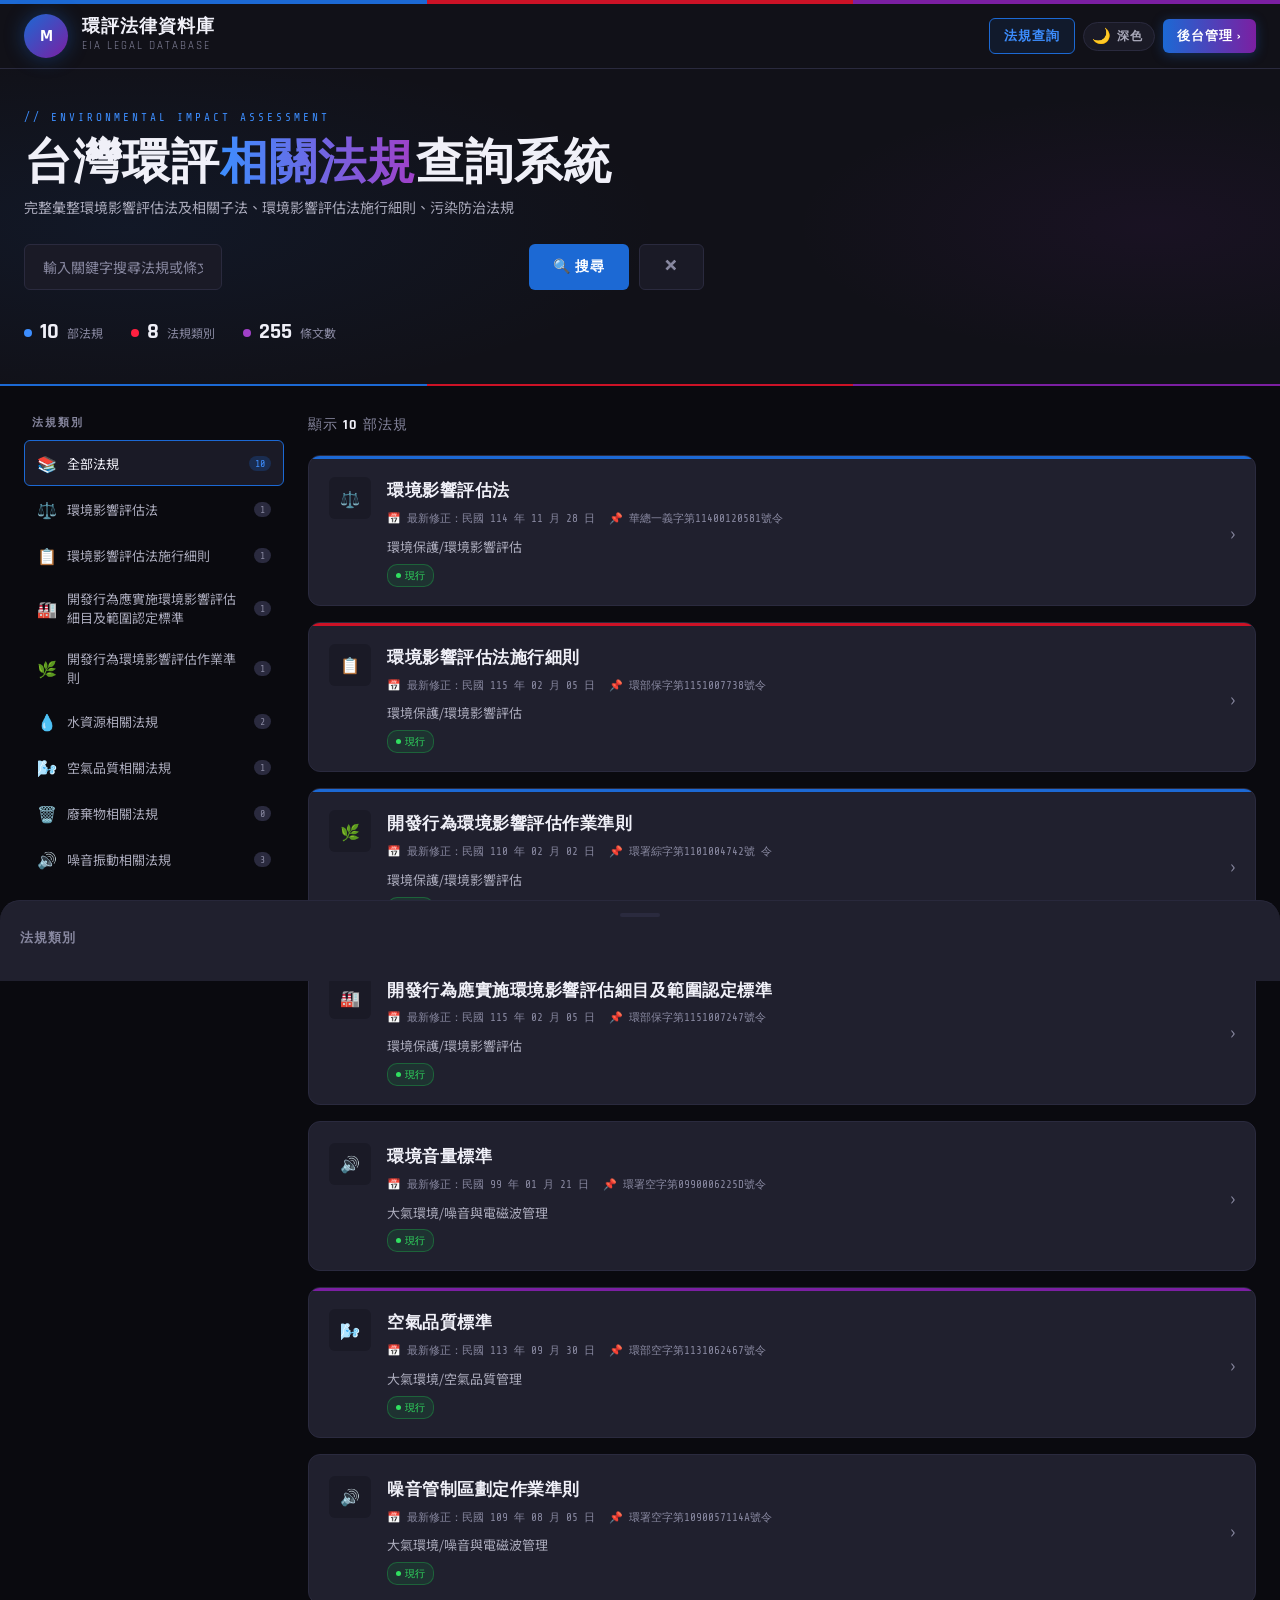
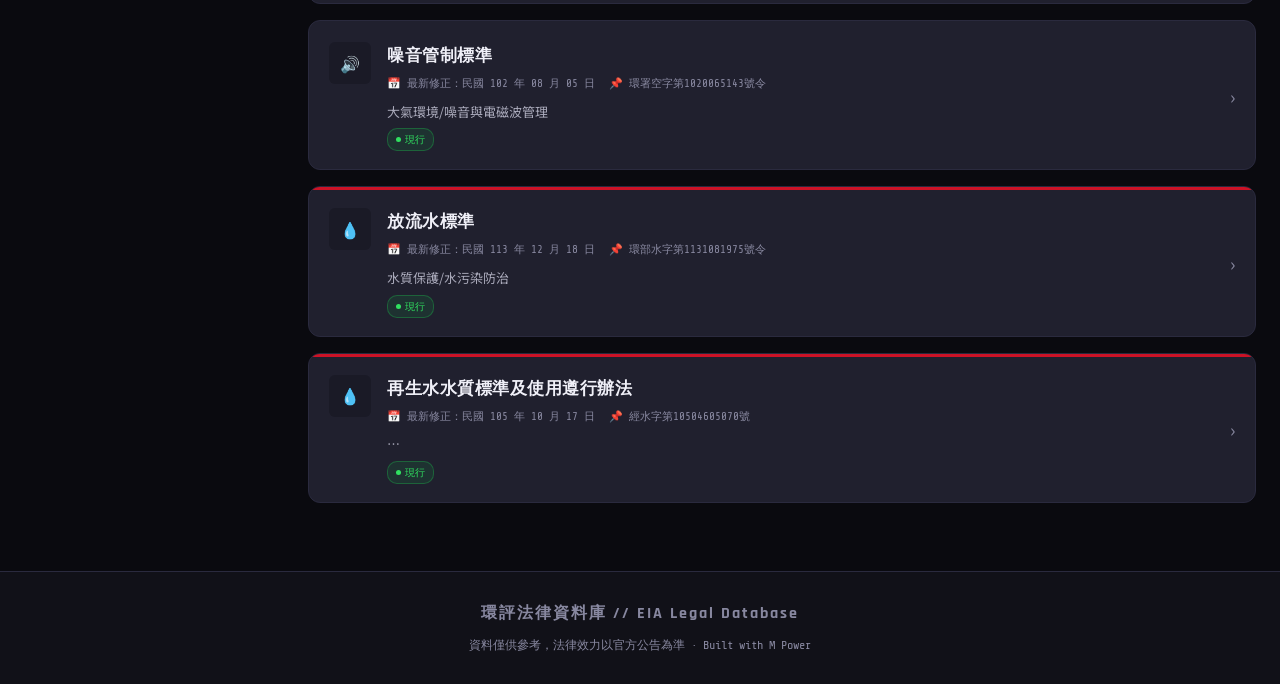
==== commit c69613ad: "Update index.html" ====
--- a/index.html
+++ b/index.html
@@ -10,23 +10,26 @@
     .search-wrap { position: relative; flex: 1; }
 
     .search-results-panel {
-      position: absolute;
-      top: calc(100% + 8px);
-      left: 0; right: 0;
-      background: #1A1A26;
+      position: fixed;
+      /* 位置由 JS 動態計算，這裡是預設值 */
+      top: 180px;
+      left: 50%;
+      transform: translateX(-50%);
+      width: min(680px, calc(100vw - 48px));
+      background: var(--m-card);
       border: 1px solid var(--m-blue);
       border-radius: var(--radius-lg);
-      box-shadow: 0 16px 48px rgba(0,0,0,0.6);
+      box-shadow: 0 20px 60px rgba(0,0,0,0.5);
       z-index: 500;
       overflow: hidden;
-      max-height: 480px;
       display: flex;
       flex-direction: column;
+      max-height: calc(100vh - 220px); /* 螢幕高度扣掉頂部空間 */
       animation: dropIn 0.18s ease;
     }
     @keyframes dropIn {
-      from { opacity:0; transform:translateY(-8px); }
-      to   { opacity:1; transform:translateY(0); }
+      from { opacity:0; transform: translateX(-50%) translateY(-8px); }
+      to   { opacity:1; transform: translateX(-50%) translateY(0); }
     }
     .srp-header {
       padding: 10px 16px;
@@ -47,7 +50,16 @@
       border-radius: 4px; transition: color 0.15s;
     }
     .srp-close:hover { color: var(--m-white); }
-    .srp-list { overflow-y: auto; flex: 1; }
+    .srp-list {
+      overflow-y: auto;
+      flex: 1;
+      overscroll-behavior: contain; /* 滾到底不觸發頁面捲動 */
+    }
+    .srp-list::-webkit-scrollbar { width: 5px; }
+    .srp-list::-webkit-scrollbar-track { background: transparent; }
+    .srp-list::-webkit-scrollbar-thumb {
+      background: var(--m-border); border-radius: 3px;
+    }
     .srp-law-group { border-bottom: 1px solid var(--m-border); }
     .srp-law-group:last-child { border-bottom: none; }
     .srp-law-title {
@@ -60,9 +72,10 @@
       font-weight: 700;
       color: var(--m-grey);
       letter-spacing: 0.5px;
-      background: rgba(255,255,255,0.02);
+      background: var(--m-surface);
       position: sticky;
       top: 0;
+      z-index: 1;
     }
     .srp-law-icon { font-size: 14px; }
     .srp-article-hit {
@@ -84,10 +97,7 @@
       font-size: 12px;
       color: var(--m-grey-lt);
       line-height: 1.6;
-      display: -webkit-box;
-      -webkit-line-clamp: 2;
-      -webkit-box-orient: vertical;
-      overflow: hidden;
+      /* 移除 line-clamp，改為完整顯示，依靠容器滾動 */
     }
     .srp-art-snippet mark {
       background: rgba(255,210,0,0.25);
@@ -476,7 +486,7 @@
 <footer class="site-footer">
   <div class="footer-inner">
     <div class="footer-logo">環評法律資料庫 // EIA Legal Database</div>
-    <div class="footer-copy">資料僅供參考，法律效力以官方公告為準 · Built with Albert</div>
+    <div class="footer-copy">資料僅供參考，法律效力以官方公告為準 · Built with M Power</div>
   </div>
 </footer>
 
@@ -846,6 +856,14 @@
 
   if (!q || q.length < 1) { closeSrp(); return; }
 
+  // 動態定位：對齊搜尋框下方
+  const inputEl = document.getElementById('searchInput');
+  const rect = inputEl.getBoundingClientRect();
+  panel.style.top  = (rect.bottom + 8) + 'px';
+  panel.style.left = rect.left + 'px';
+  panel.style.transform = 'none';
+  panel.style.width = Math.max(rect.width + 80, 480) + 'px';
+
   // Collect article-level hits across all laws
   const hits = [];
   DB.laws.forEach(law => {
@@ -1075,10 +1093,19 @@
   });
 
   const printArea = document.getElementById('printArea');
+  printArea.innerHTML = html;
   printArea.style.display = 'block';
-  printArea.innerHTML = html;
-  window.print();
-  setTimeout(() => { printArea.style.display = 'none'; printArea.innerHTML = ''; }, 1000);
+
+  // 等 DOM 渲染完才呼叫 print，避免內容尚未就緒
+  requestAnimationFrame(() => {
+    setTimeout(() => {
+      window.print();
+      setTimeout(() => {
+        printArea.style.display = 'none';
+        printArea.innerHTML = '';
+      }, 800);
+    }, 150);
+  });
 }
 
 // ══════════════════════════════
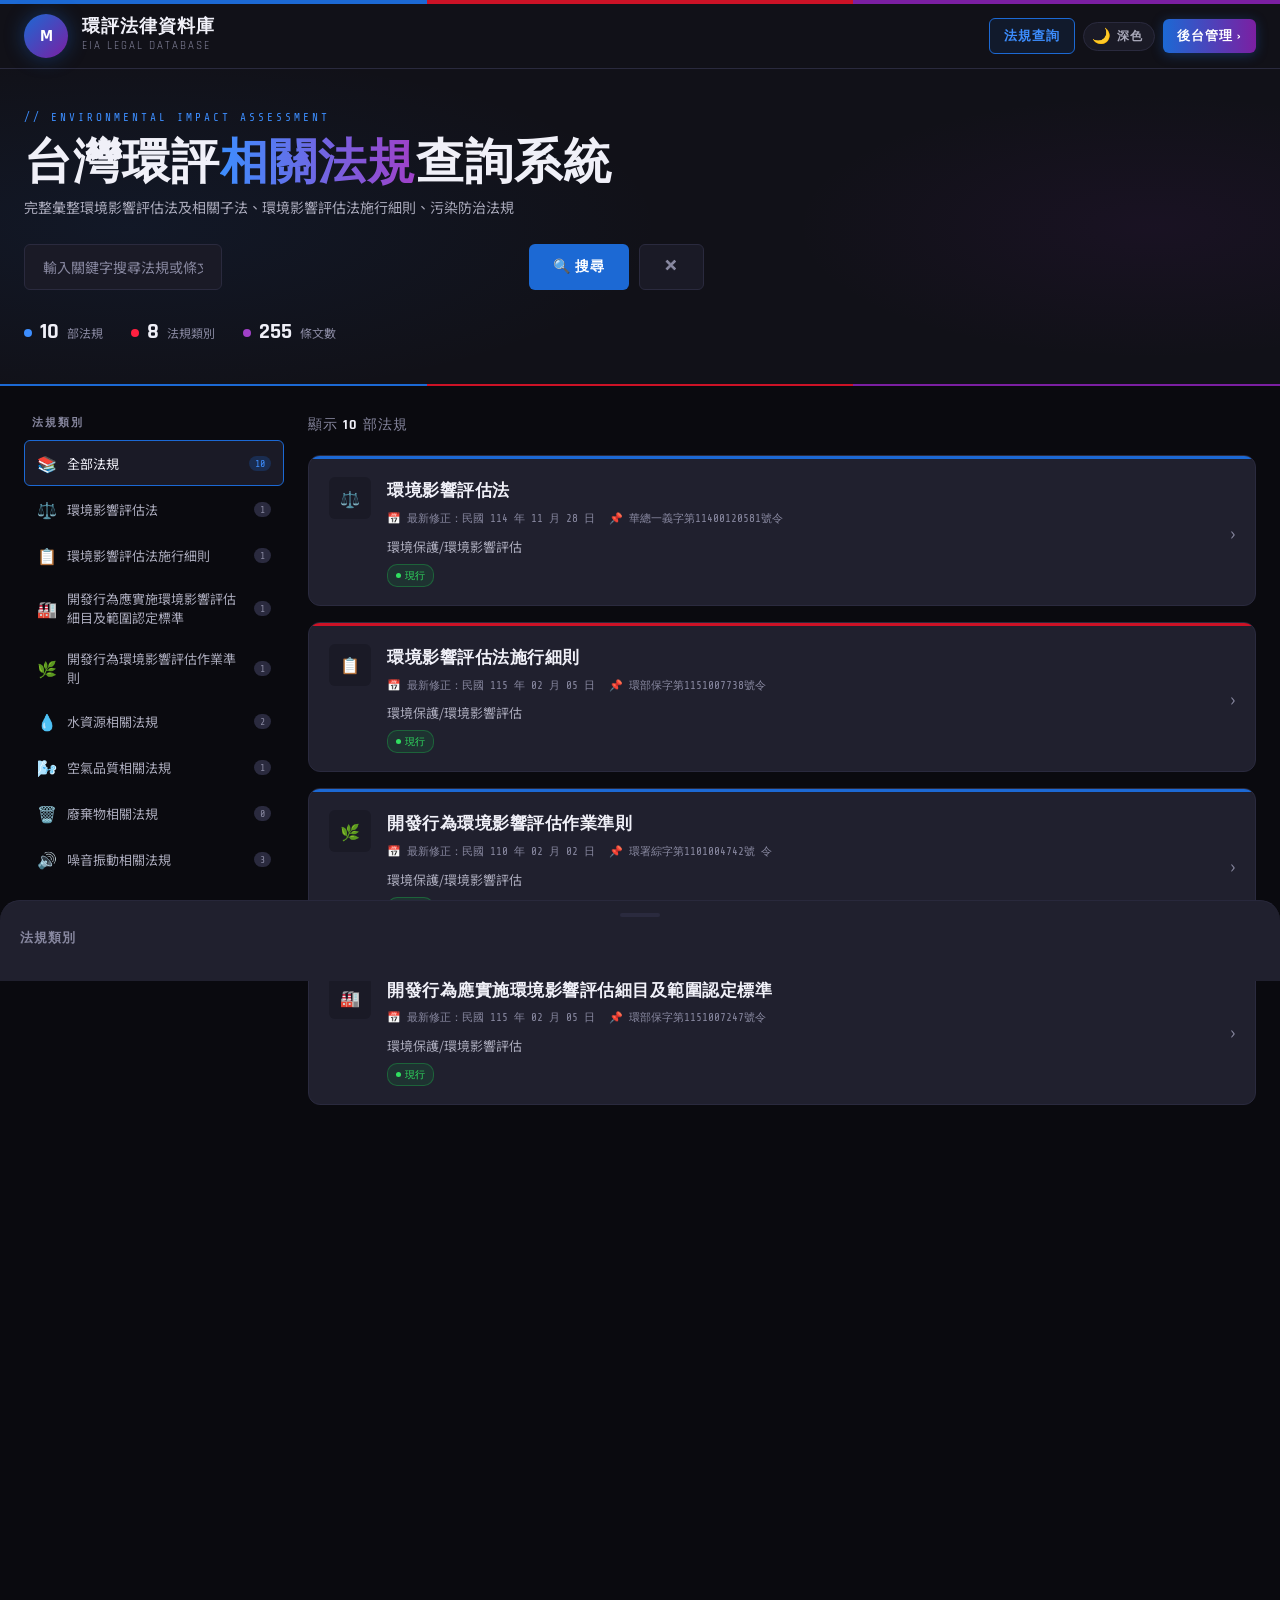
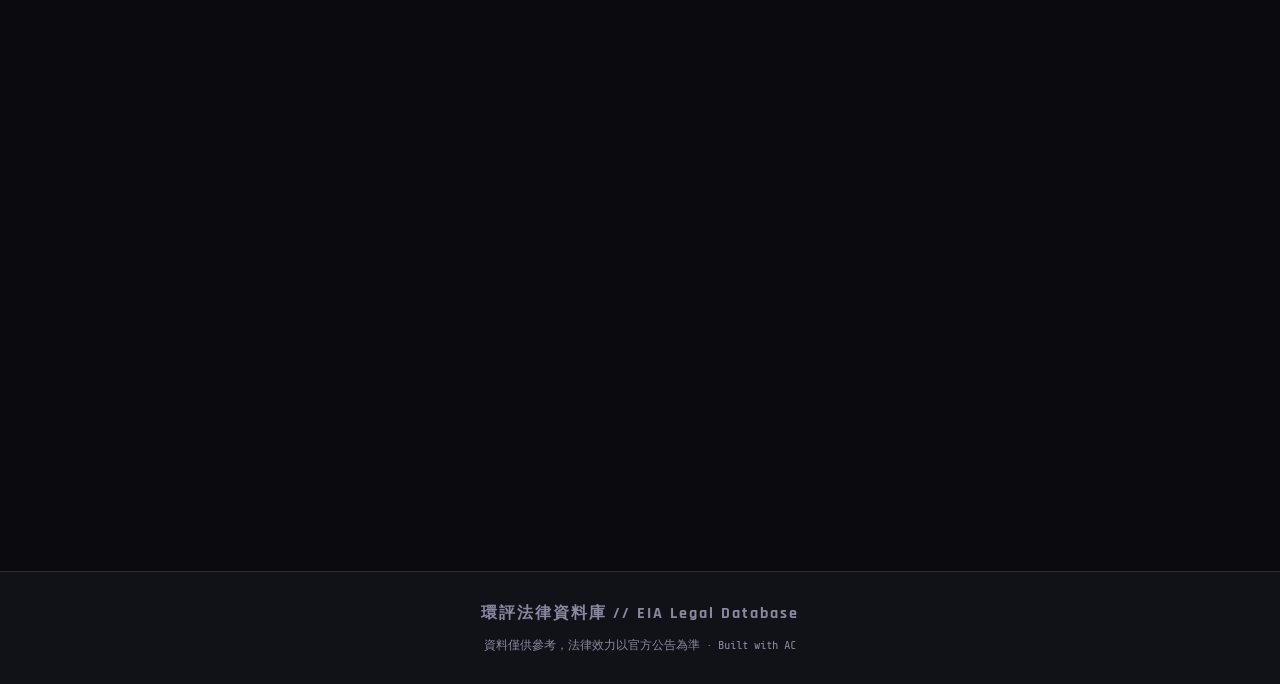
==== commit 26e4244f: "Update index.html" ====
--- a/index.html
+++ b/index.html
@@ -479,14 +479,11 @@
   <div class="drawer-list" id="drawerList"></div>
 </div>
 
-<!-- 列印用隱藏區域 -->
-<div id="printArea" style="display:none;"></div>
-
 <!-- ══ FOOTER ══ -->
 <footer class="site-footer">
   <div class="footer-inner">
     <div class="footer-logo">環評法律資料庫 // EIA Legal Database</div>
-    <div class="footer-copy">資料僅供參考，法律效力以官方公告為準 · Built with M Power</div>
+    <div class="footer-copy">資料僅供參考，法律效力以官方公告為準 · Built with AC</div>
   </div>
 </footer>
 
@@ -506,19 +503,13 @@
 
 // ── 套用主題 ──
 function applyTheme(mode) {
-  const now     = new Date();
-  const nowMin  = now.getHours() * 60 + now.getMinutes();
-  const isDark  = mode === 'dark' || (mode === 'auto' && (nowMin < sunriseMin || nowMin >= sunsetMin));
+  const now    = new Date();
+  const nowMin = now.getHours() * 60 + now.getMinutes();
+  const isDark = mode === 'dark' || (mode === 'auto' && (nowMin < sunriseMin || nowMin >= sunsetMin));
 
   document.documentElement.setAttribute('data-theme', isDark ? 'dark' : 'light');
 
-  const icon  = document.getElementById('themeIcon');
-  const label = document.getElementById('themeLabel');
-  const dot   = document.getElementById('themeAutoDot');
-
   if (mode === 'auto') {
-    icon.textContent  = isDark ? '🌙' : '☀️';
-    label.textContent = '自動';
     document.getElementById('themeBtn').innerHTML =
       `<span class="theme-icon">${isDark ? '🌙' : '☀️'}</span>` +
       `<span class="theme-auto-dot"></span>` +
@@ -529,7 +520,6 @@
       `<span>${mode === 'dark' ? '深色' : '淡色'}</span>`;
   }
 
-  // 更新選單 active 狀態
   ['auto','light','dark'].forEach(m => {
     const el = document.getElementById('tmi-' + m);
     if (el) el.classList.toggle('active', m === mode);
@@ -1057,55 +1047,160 @@
 }
 
 // ══════════════════════════════
-// 列印 / 匯出 PDF
+// 列印 / 匯出 PDF（開新視窗，完全隔離）
 // ══════════════════════════════
 function printLaw() {
   if (!currentLaw) return;
   const law = currentLaw;
   const cat = DB.categories.find(c => c.id === law.category);
 
-  // 建立列印內容
-  let html = `
-    <div class="print-title">${esc(law.title)}</div>
-    <div class="print-meta">
-      ${law.lastAmended ? '最新修正：' + esc(law.lastAmended) + '　' : ''}
+  // ── 建立條文 HTML ──
+  let bodyHtml = '';
+
+  if (law.summary) {
+    bodyHtml += `<div class="summary-box">${esc(law.summary)}</div>`;
+  }
+
+  (law.chapters || []).forEach(ch => {
+    bodyHtml += `<div class="chapter">${esc(ch.title)}</div>`;
+    (ch.articles || []).forEach(art => {
+      const hlColor = loadHl(law.id, art.number) || '';
+      const hlStyle = {
+        'hl-yellow': 'background:#FFF9C4;',
+        'hl-red':    'background:#FFEBEE;',
+        'hl-blue':   'background:#E3F2FD;',
+        'hl-green':  'background:#E8F5E9;',
+      }[hlColor] || '';
+      bodyHtml += `
+        <div class="article" style="${hlStyle}">
+          <div class="art-num">${esc(art.number)}</div>
+          <div class="art-content">${esc(art.content).replace(/\n/g,'<br>')}</div>
+        </div>`;
+    });
+  });
+
+  // ── 組合完整 HTML 頁面 ──
+  const fullHtml = `<!DOCTYPE html>
+<html lang="zh-TW">
+<head>
+  <meta charset="UTF-8">
+  <title>${esc(law.title)}</title>
+  <style>
+    * { box-sizing: border-box; margin: 0; padding: 0; }
+    @page {
+      size: A4;
+      margin: 18mm 20mm 16mm 20mm;
+    }
+    body {
+      font-family: 'Noto Sans TC', '微軟正黑體', 'Microsoft JhengHei', sans-serif;
+      font-size: 10pt;
+      line-height: 1.85;
+      color: #111;
+      background: #fff;
+    }
+    .header {
+      border-bottom: 2.5pt solid #1C69D4;
+      padding-bottom: 8pt;
+      margin-bottom: 10pt;
+    }
+    h1 {
+      font-size: 18pt;
+      font-weight: 700;
+      color: #111;
+      margin-bottom: 6pt;
+    }
+    .meta {
+      font-size: 9pt;
+      color: #555;
+      line-height: 1.8;
+    }
+    .summary-box {
+      font-size: 9pt;
+      color: #444;
+      border-left: 3pt solid #aaa;
+      padding: 5pt 8pt;
+      margin: 10pt 0 14pt;
+      line-height: 1.7;
+    }
+    .chapter {
+      font-size: 11.5pt;
+      font-weight: 700;
+      color: #1C69D4;
+      border-left: 4pt solid #1C69D4;
+      padding: 3pt 8pt;
+      margin: 14pt 0 6pt;
+      page-break-after: avoid;
+      break-after: avoid;
+    }
+    .article {
+      display: flex;
+      gap: 10pt;
+      padding: 5pt 6pt;
+      margin-bottom: 5pt;
+      page-break-inside: avoid;
+      break-inside: avoid;
+      border-radius: 2pt;
+    }
+    .art-num {
+      font-size: 9pt;
+      color: #1C69D4;
+      font-weight: 700;
+      min-width: 54pt;
+      flex-shrink: 0;
+      padding-top: 1pt;
+    }
+    .art-content {
+      font-size: 10pt;
+      line-height: 1.85;
+      color: #111;
+      word-break: break-word;
+    }
+    .footer {
+      font-size: 8pt;
+      color: #999;
+      text-align: center;
+      margin-top: 20pt;
+      padding-top: 6pt;
+      border-top: 1pt solid #ddd;
+    }
+    /* 螢光筆確保列印 */
+    * { -webkit-print-color-adjust: exact; print-color-adjust: exact; }
+  </style>
+</head>
+<body>
+  <div class="header">
+    <h1>${esc(law.title)}</h1>
+    <div class="meta">
+      ${law.lastAmended ? '最新修正：<strong>' + esc(law.lastAmended) + '</strong>　' : ''}
       ${law.lawNumber   ? esc(law.lawNumber) + '　' : ''}
       ${law.authority   ? '主管機關：' + esc(law.authority) : ''}
-      ${cat ? '　類別：' + esc(cat.name) : ''}
-      <br>列印時間：${new Date().toLocaleString('zh-TW')}
-    </div>`;
-
-  if (law.summary) {
-    html += `<div style="font-size:10pt;color:#555;margin-bottom:12pt;padding:6pt;border-left:3pt solid #ccc;">${esc(law.summary)}</div>`;
-  }
-
-  (law.chapters || []).forEach(ch => {
-    html += `<div class="print-chapter">${esc(ch.title)}</div>`;
-    (ch.articles || []).forEach(art => {
-      const hlClass = loadHl(law.id, art.number)
-        ?.replace('hl-','print-hl-') || '';
-      html += `
-        <div class="print-article ${hlClass}">
-          <div class="print-art-num">${esc(art.number)}</div>
-          <div class="print-art-content">${esc(art.content)}</div>
-        </div>`;
-    });
-  });
-
-  const printArea = document.getElementById('printArea');
-  printArea.innerHTML = html;
-  printArea.style.display = 'block';
-
-  // 等 DOM 渲染完才呼叫 print，避免內容尚未就緒
-  requestAnimationFrame(() => {
-    setTimeout(() => {
+      ${cat             ? '　類別：' + esc(cat.name) : ''}
+    </div>
+  </div>
+
+  ${bodyHtml}
+
+  <div class="footer">
+    列印時間：${new Date().toLocaleString('zh-TW')}　｜　環評法律資料庫
+  </div>
+
+  <script>
+    window.onload = function() {
       window.print();
-      setTimeout(() => {
-        printArea.style.display = 'none';
-        printArea.innerHTML = '';
-      }, 800);
-    }, 150);
-  });
+      setTimeout(function() { window.close(); }, 1000);
+    };
+  <\/script>
+</body>
+</html>`;
+
+  // ── 開新視窗列印 ──
+  const win = window.open('', '_blank', 'width=900,height=700');
+  if (!win) {
+    showToast('⚠️', '瀏覽器封鎖了彈出視窗，請允許後重試', true);
+    return;
+  }
+  win.document.write(fullHtml);
+  win.document.close();
 }
 
 // ══════════════════════════════
--- a/style.css
+++ b/style.css
@@ -1385,81 +1385,6 @@
 }
 
 /* ============================================
-   FEATURE: 全站快捷搜尋 Ctrl+K
-   ============================================ */
-.cmdk-backdrop {
-  position: fixed; inset: 0;
-  background: rgba(0,0,0,0.65);
-  backdrop-filter: blur(6px);
-  z-index: 600;
-  display: flex;
-  align-items: flex-start;
-  justify-content: center;
-  padding: 80px 20px 20px;
-  opacity: 0; pointer-events: none;
-  transition: opacity 0.2s;
-}
-.cmdk-backdrop.open { opacity: 1; pointer-events: all; }
-.cmdk-box {
-  background: var(--m-card);
-  border: 1px solid var(--m-blue);
-  border-radius: var(--radius-lg);
-  width: 100%; max-width: 640px;
-  box-shadow: 0 24px 64px rgba(0,0,0,0.5);
-  overflow: hidden;
-  transform: translateY(-12px) scale(0.98);
-  transition: transform 0.2s;
-}
-.cmdk-backdrop.open .cmdk-box { transform: translateY(0) scale(1); }
-.cmdk-input-row {
-  display: flex; align-items: center; gap: 12px;
-  padding: 16px 18px;
-  border-bottom: 1px solid var(--m-border);
-}
-.cmdk-icon { font-size: 18px; flex-shrink: 0; color: var(--m-blue-lt); }
-.cmdk-input {
-  flex: 1; background: none; border: none; outline: none;
-  font-family: var(--font-body); font-size: 16px; color: var(--m-white);
-}
-.cmdk-input::placeholder { color: var(--m-grey); }
-.cmdk-kbd {
-  font-family: var(--font-mono); font-size: 11px;
-  background: var(--m-surface); border: 1px solid var(--m-border);
-  border-radius: 4px; padding: 2px 6px; color: var(--m-grey);
-  white-space: nowrap;
-}
-.cmdk-results { max-height: 420px; overflow-y: auto; }
-.cmdk-section-title {
-  padding: 8px 16px 4px;
-  font-family: var(--font-mono); font-size: 10px;
-  letter-spacing: 2px; color: var(--m-grey);
-  text-transform: uppercase;
-  background: var(--m-surface);
-}
-.cmdk-item {
-  display: flex; align-items: center; gap: 12px;
-  padding: 11px 16px; cursor: pointer;
-  border-top: 1px solid var(--m-border);
-  transition: background 0.12s;
-}
-.cmdk-item:hover, .cmdk-item.focused { background: rgba(28,105,212,0.1); }
-.cmdk-item-icon { font-size: 18px; flex-shrink: 0; }
-.cmdk-item-info { flex: 1; min-width: 0; }
-.cmdk-item-title { font-size: 13px; color: var(--m-white); font-weight: 500; white-space: nowrap; overflow: hidden; text-overflow: ellipsis; }
-.cmdk-item-sub { font-size: 11px; color: var(--m-grey); font-family: var(--font-mono); margin-top: 2px; white-space: nowrap; overflow: hidden; text-overflow: ellipsis; }
-.cmdk-item-sub mark { background: rgba(255,210,0,0.2); color: #FFD600; border-radius: 2px; padding: 0 2px; }
-.cmdk-item-arrow { color: var(--m-grey); font-size: 14px; flex-shrink: 0; }
-.cmdk-empty { padding: 32px; text-align: center; color: var(--m-grey); font-size: 13px; }
-.cmdk-footer {
-  padding: 8px 16px;
-  border-top: 1px solid var(--m-border);
-  display: flex; gap: 14px; align-items: center;
-  font-size: 11px; color: var(--m-grey);
-  background: var(--m-surface);
-}
-.cmdk-footer-hint { display: flex; align-items: center; gap: 5px; }
-
-/* ============================================
    FEATURE: 行動版側欄 Drawer
    ============================================ */
 .mobile-cat-btn {
@@ -1808,50 +1733,6 @@
 }
 .print-btn:hover { border-color: var(--m-blue); color: var(--m-blue-lt); }
 
-@media print {
-  body * { visibility: hidden; }
-  #printArea, #printArea * { visibility: visible; }
-  #printArea {
-    position: fixed; top: 0; left: 0;
-    width: 100%; background: #fff;
-    color: #111; padding: 20mm;
-    font-family: 'Noto Sans TC', sans-serif;
-  }
-  .print-title {
-    font-size: 20pt; font-weight: 700;
-    border-bottom: 2px solid #111;
-    padding-bottom: 6pt; margin-bottom: 12pt;
-  }
-  .print-meta {
-    font-size: 9pt; color: #555;
-    margin-bottom: 16pt;
-  }
-  .print-chapter {
-    font-size: 12pt; font-weight: 700;
-    margin: 16pt 0 8pt;
-    border-left: 4pt solid #1C69D4;
-    padding-left: 8pt;
-  }
-  .print-article {
-    display: flex; gap: 12pt;
-    margin-bottom: 8pt;
-    page-break-inside: avoid;
-  }
-  .print-art-num {
-    font-size: 9pt; color: #1C69D4;
-    min-width: 56pt; flex-shrink: 0;
-    font-weight: 700;
-  }
-  .print-art-content {
-    font-size: 10pt; line-height: 1.8;
-    white-space: pre-line;
-  }
-  .print-hl-yellow { background: #FFF9C4; }
-  .print-hl-red    { background: #FFEBEE; }
-  .print-hl-blue   { background: #E3F2FD; }
-  .print-hl-green  { background: #E8F5E9; }
-}
-
 /* ============================================
    關鍵數字標記
    ============================================ */
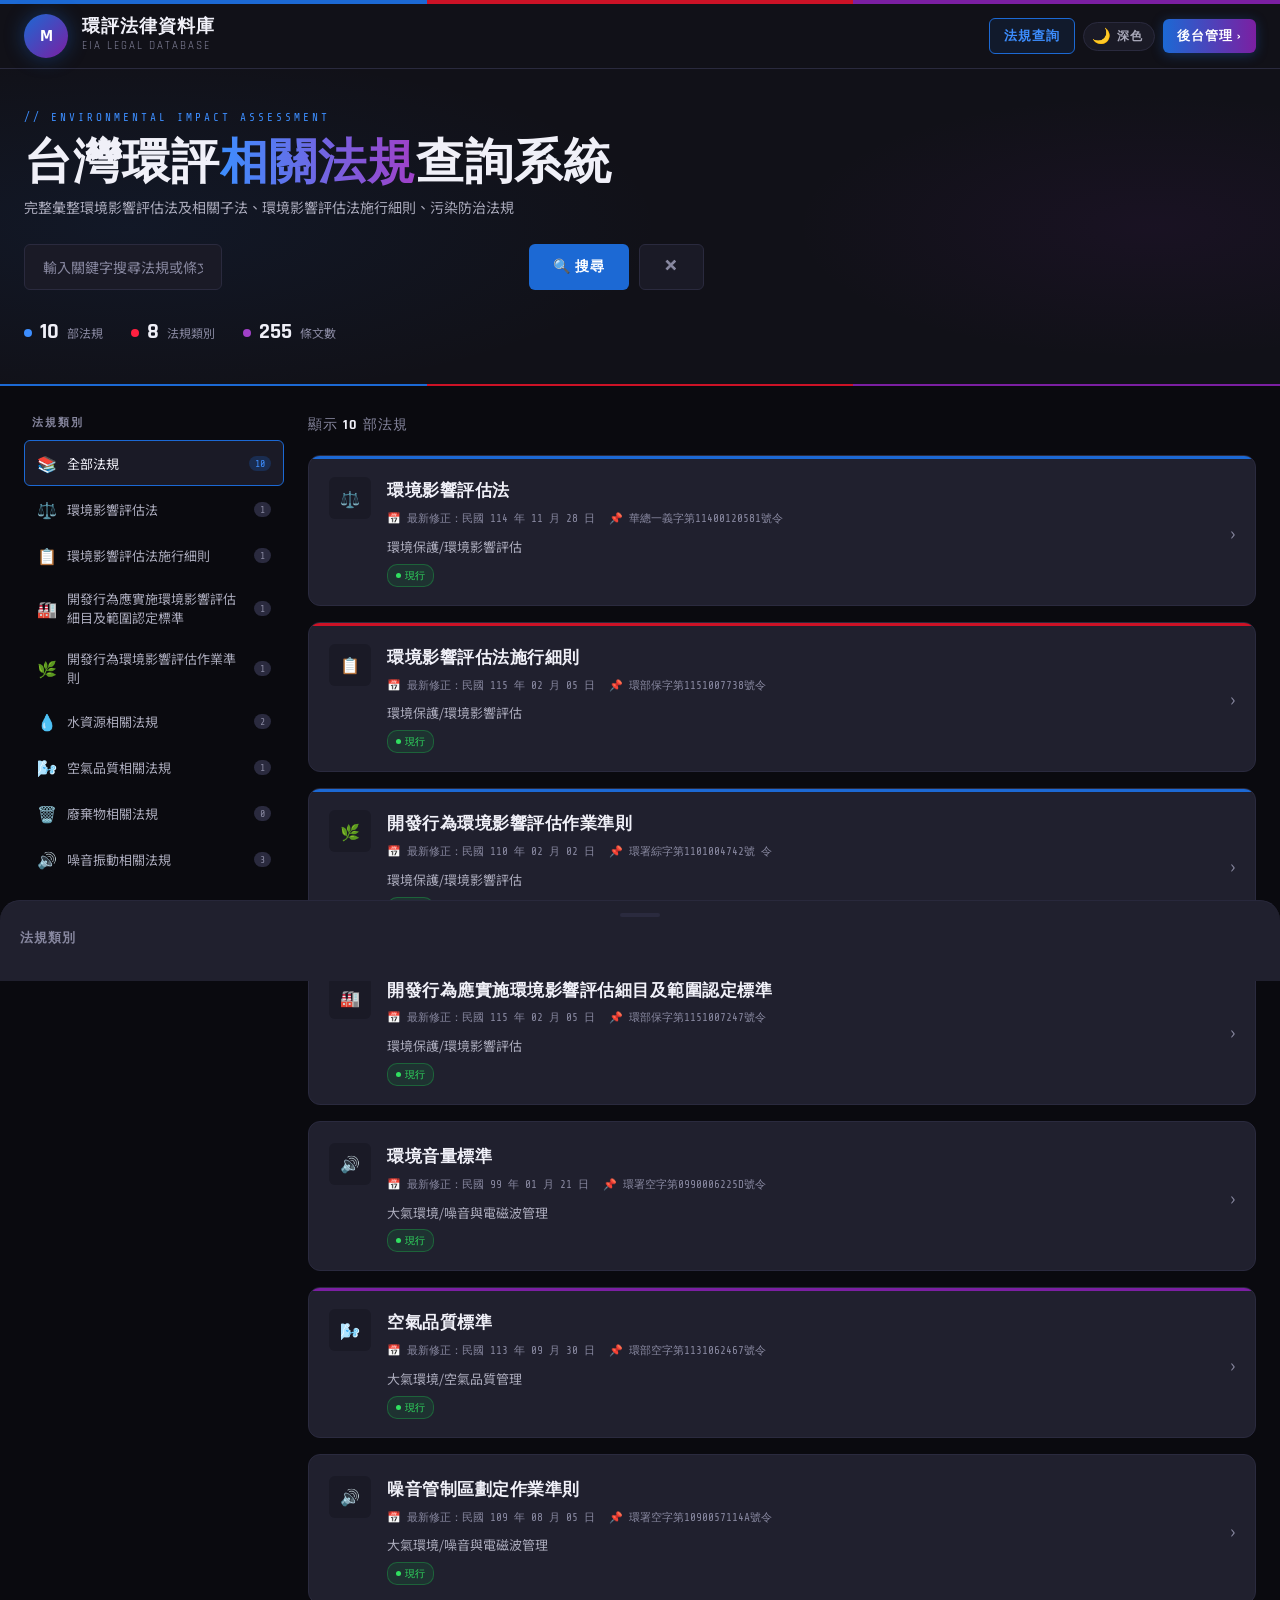
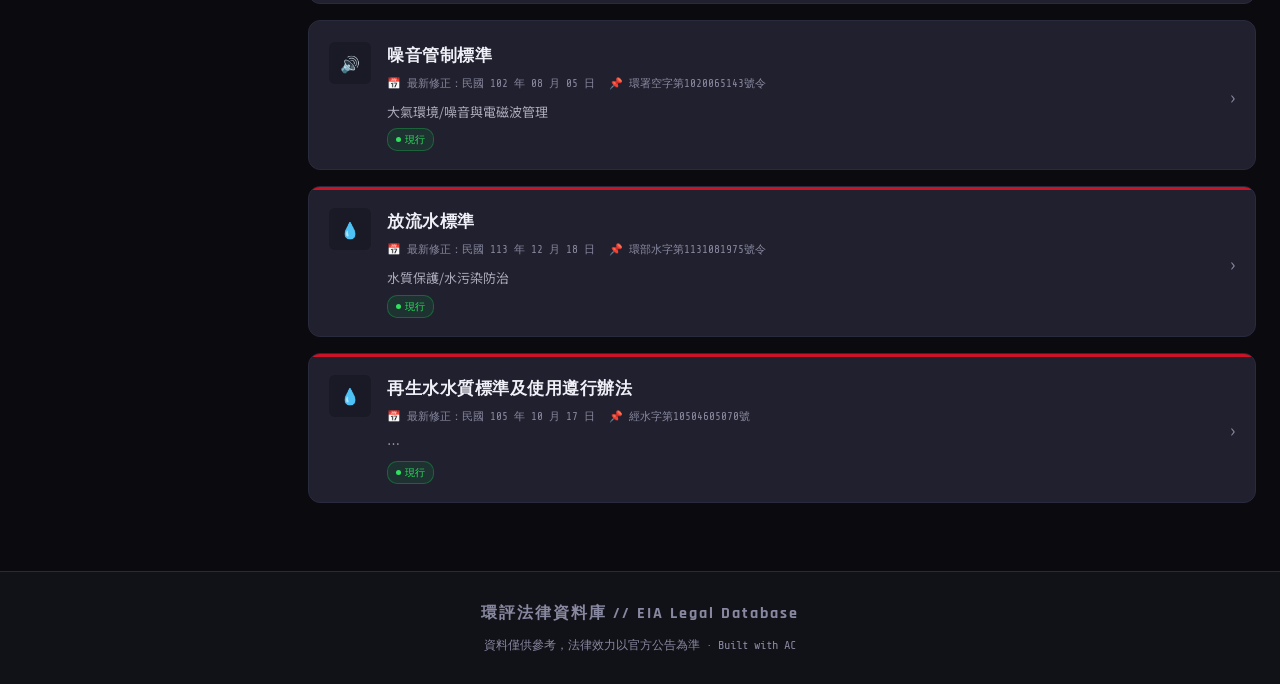
==== commit 00e2c440: "Update index.html" ====
--- a/index.html
+++ b/index.html
@@ -296,7 +296,7 @@
             <span class="tmi-icon">🌙</span>
             <div class="tmi-info">
               <div class="tmi-label">深色模式</div>
-              <div class="tmi-sub">BMW M Power 風格</div>
+              <div class="tmi-sub"> M Power </div>
             </div>
             <span class="tmi-check">✓</span>
           </div>
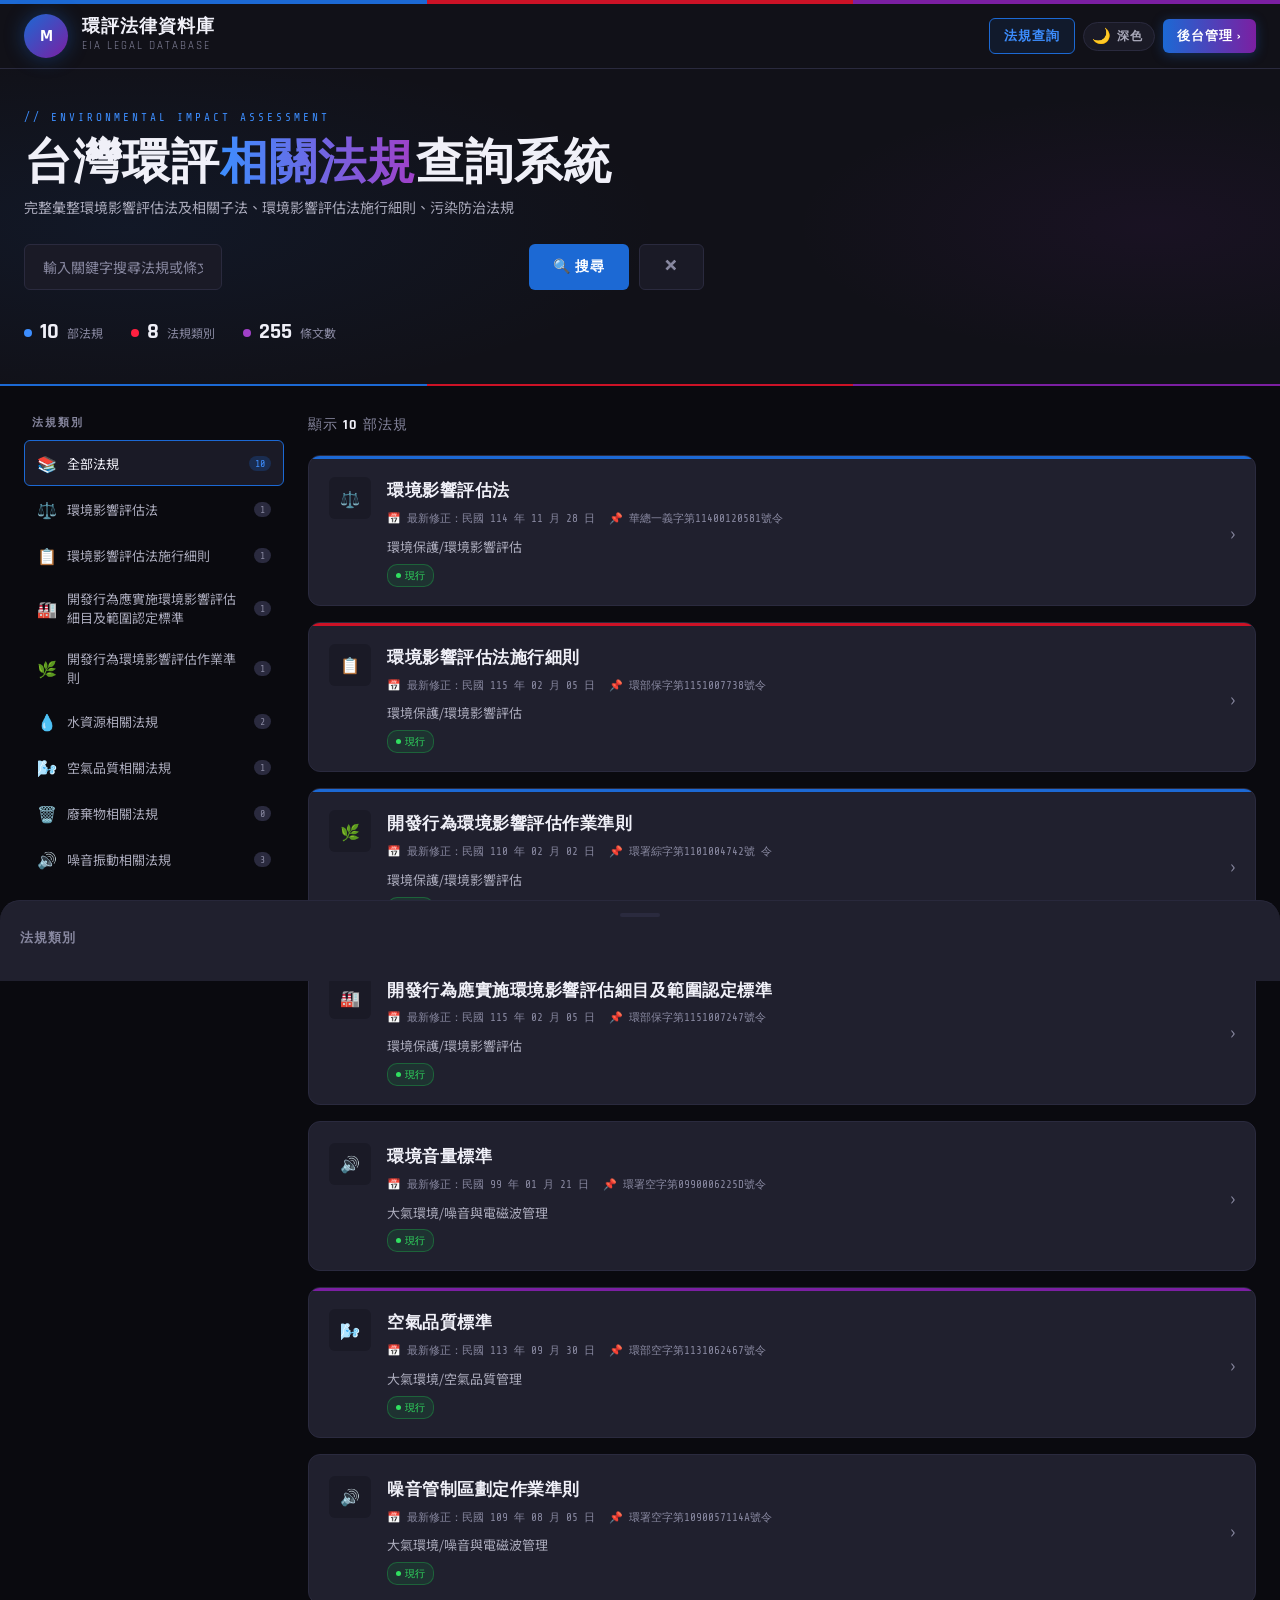
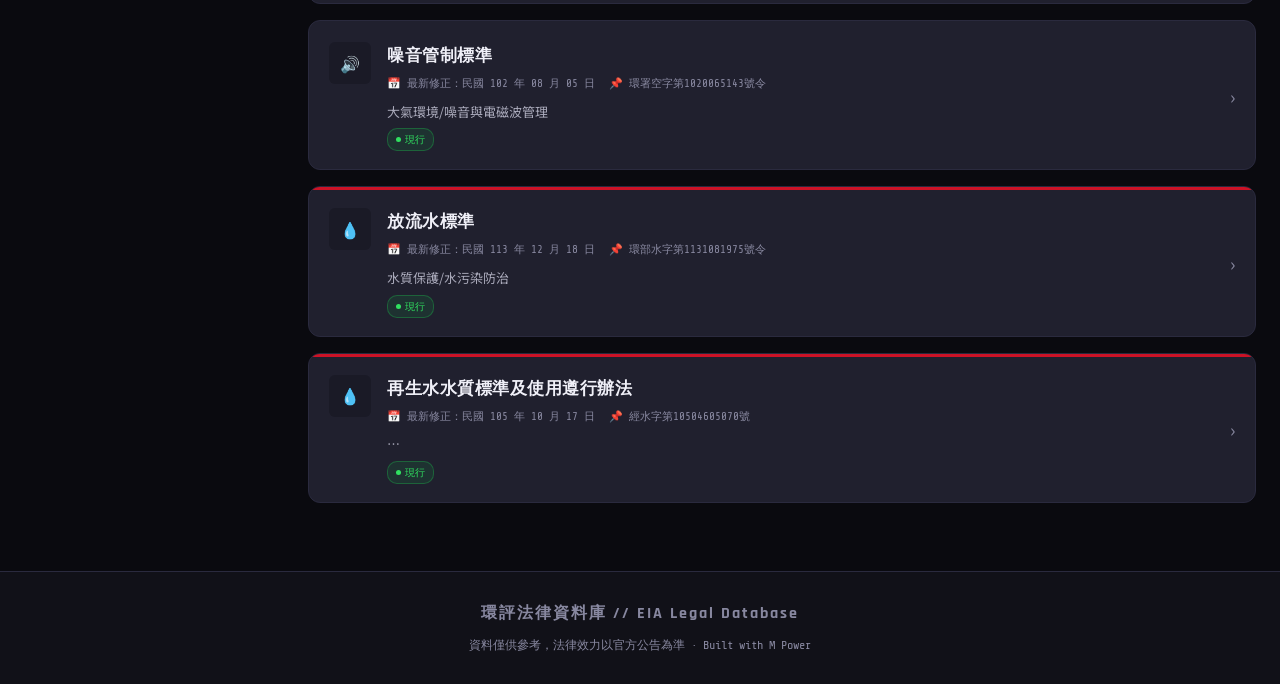
==== commit 1cbe3537: "Update index.html" ====
--- a/index.html
+++ b/index.html
@@ -296,7 +296,7 @@
             <span class="tmi-icon">🌙</span>
             <div class="tmi-info">
               <div class="tmi-label">深色模式</div>
-              <div class="tmi-sub"> M Power </div>
+              <div class="tmi-sub">BMW M Power 風格</div>
             </div>
             <span class="tmi-check">✓</span>
           </div>
@@ -439,8 +439,14 @@
 
     <!-- Attachments section at bottom of modal -->
     <div class="modal-attach-section" id="modalAttachSection" style="display:none;">
-      <div class="modal-attach-title">📎 附件下載</div>
-      <div class="modal-attach-grid" id="modalAttachGrid"></div>
+      <div class="modal-attach-title" onclick="toggleAttachSection()" style="cursor:pointer;user-select:none;">
+        📎 附件下載
+        <span id="attachToggleArrow" style="font-size:11px;margin-left:6px;transition:transform 0.2s;display:inline-block;">›</span>
+        <span id="attachCount" style="font-size:11px;color:var(--m-grey);margin-left:4px;font-family:var(--font-mono);font-weight:400;"></span>
+      </div>
+      <div id="modalAttachBody" style="display:none;">
+        <div class="modal-attach-grid" id="modalAttachGrid"></div>
+      </div>
     </div>
 
     <!-- 法規更新時間軸 -->
@@ -483,7 +489,7 @@
 <footer class="site-footer">
   <div class="footer-inner">
     <div class="footer-logo">環評法律資料庫 // EIA Legal Database</div>
-    <div class="footer-copy">資料僅供參考，法律效力以官方公告為準 · Built with AC</div>
+    <div class="footer-copy">資料僅供參考，法律效力以官方公告為準 · Built with M Power</div>
   </div>
 </footer>
 
@@ -1262,11 +1268,25 @@
   const ext = (name||'').split('.').pop().toLowerCase();
   return ext === 'pdf' || (type||'').startsWith('image/') || ['jpg','jpeg','png','gif','webp'].includes(ext);
 }
+function toggleAttachSection() {
+  const body  = document.getElementById('modalAttachBody');
+  const arrow = document.getElementById('attachToggleArrow');
+  const open  = body.style.display === 'none';
+  body.style.display  = open ? 'block' : 'none';
+  arrow.style.transform = open ? 'rotate(90deg)' : '';
+}
+
 function renderModalAttachments(law) {
   const section = document.getElementById('modalAttachSection');
   const grid    = document.getElementById('modalAttachGrid');
   const metas   = law.attachments || [];
   if (!metas.length) { section.style.display = 'none'; return; }
+  const countEl = document.getElementById('attachCount');
+  const body    = document.getElementById('modalAttachBody');
+  const arrow   = document.getElementById('attachToggleArrow');
+  if (countEl) countEl.textContent   = metas.length + ' 個檔案';
+  if (body)    body.style.display    = 'none';
+  if (arrow)   arrow.style.transform = '';
   grid.innerHTML = '';
   metas.forEach(meta => {
     let data = null;
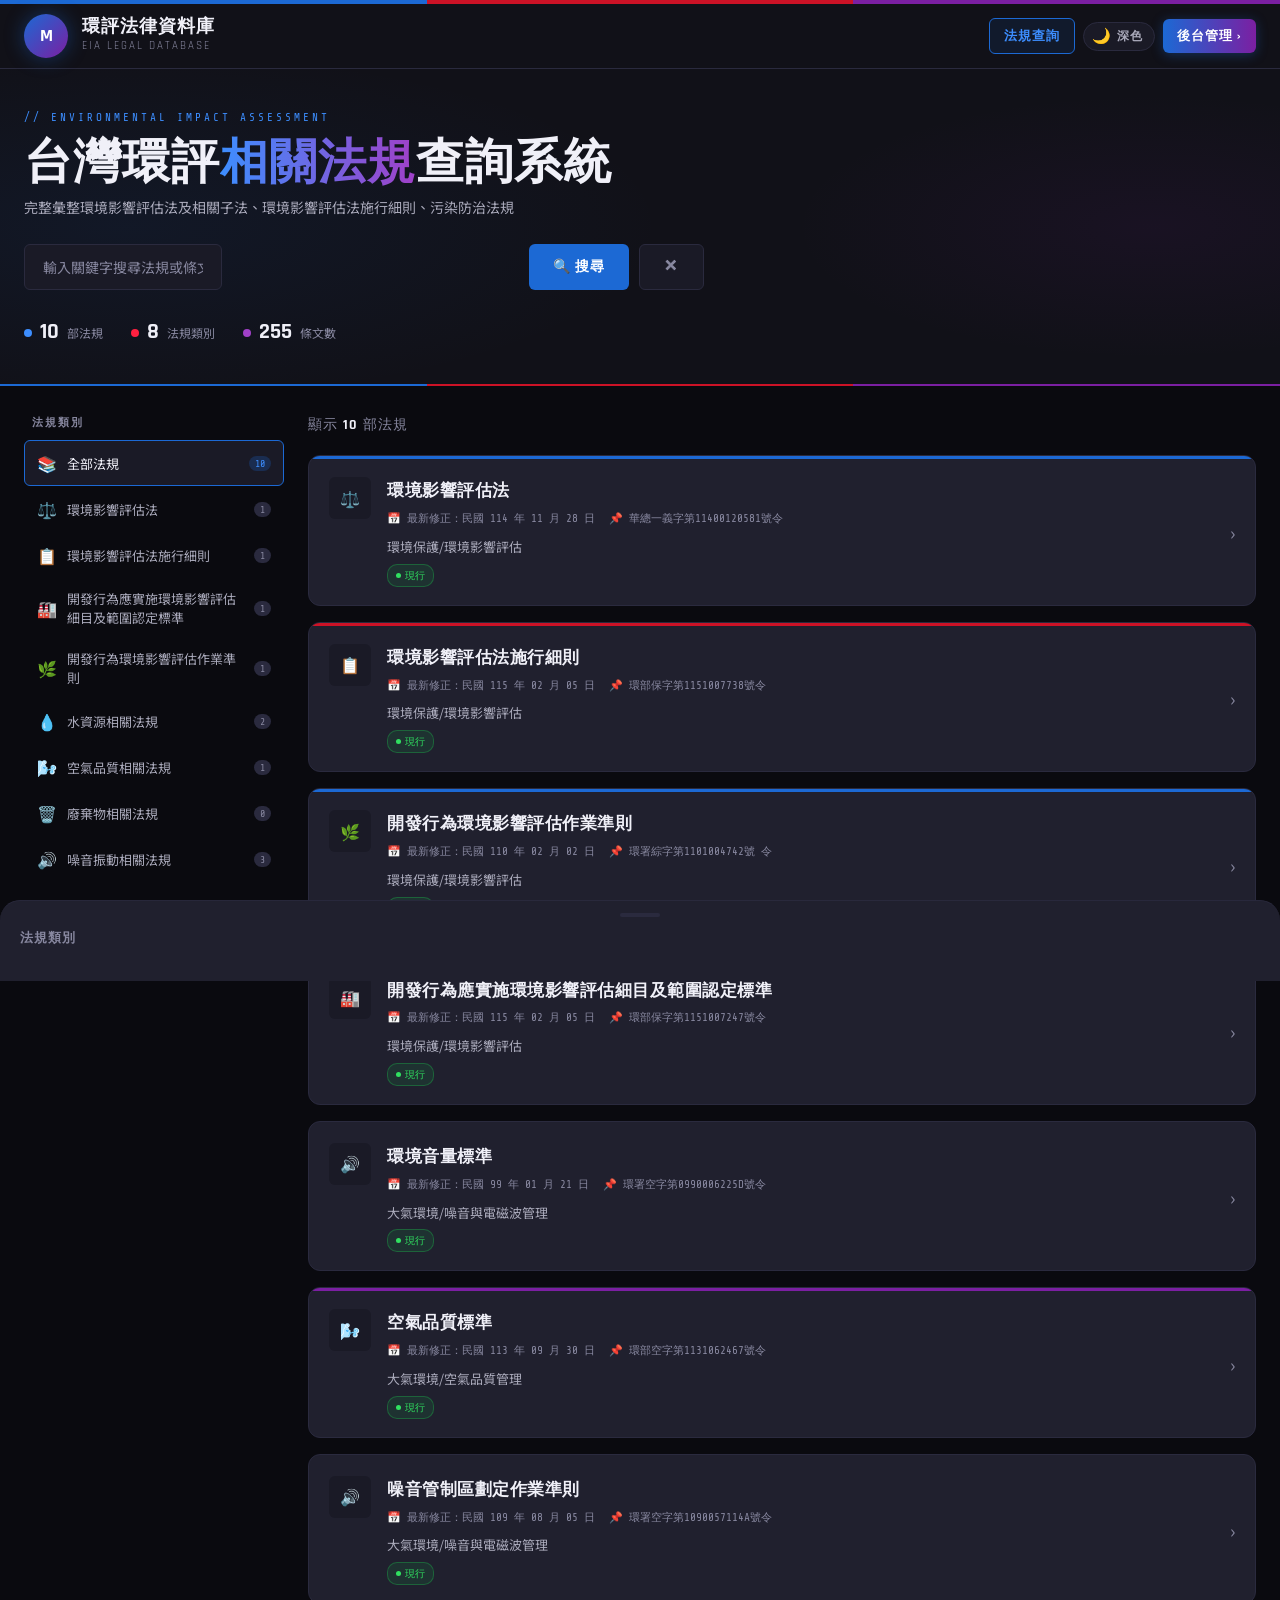
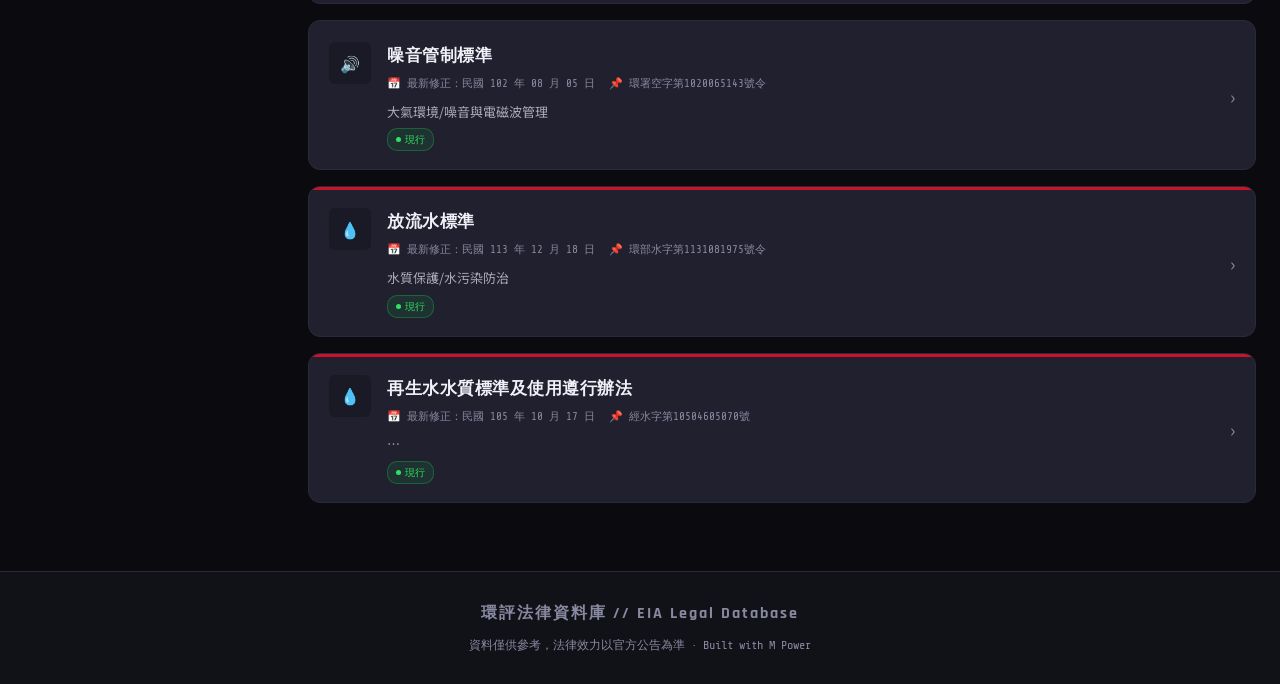
==== commit 539118da: "Add files via upload" ====
--- a/index.html
+++ b/index.html
@@ -141,8 +141,8 @@
     .modal-search-bar {
       display: flex;
       align-items: center;
-      gap: 8px;
-      padding: 10px 16px;
+      gap: 6px;
+      padding: 6px 14px;
       border-bottom: 1px solid var(--m-border);
       background: var(--m-surface);
     }
@@ -151,7 +151,7 @@
       background: var(--m-black);
       border: 1px solid var(--m-border);
       border-radius: var(--radius);
-      padding: 7px 12px;
+      padding: 5px 10px;
       color: var(--m-white);
       font-family: var(--font-body);
       font-size: 13px;
@@ -165,8 +165,8 @@
       border: 1px solid var(--m-border);
       border-radius: var(--radius);
       color: var(--m-grey-lt);
-      padding: 6px 12px;
-      font-size: 13px;
+      padding: 4px 10px;
+      font-size: 12px;
       cursor: pointer;
       transition: all 0.15s;
       white-space: nowrap;
@@ -177,15 +177,15 @@
       font-size: 11px;
       color: var(--m-grey);
       white-space: nowrap;
-      min-width: 60px;
+      min-width: 52px;
       text-align: center;
     }
 
     /* ── Chapter nav pills inside modal ── */
     .chapter-nav {
       display: flex;
-      gap: 6px;
-      padding: 10px 16px;
+      gap: 5px;
+      padding: 6px 14px;
       overflow-x: auto;
       border-bottom: 1px solid var(--m-border);
       background: var(--m-surface);
@@ -197,10 +197,10 @@
       border: 1px solid transparent;
       border-radius: 20px;
       color: var(--m-grey);
-      font-size: 11px;
+      font-size: 10px;
       font-family: var(--font-display);
       font-weight: 600;
-      padding: 4px 12px;
+      padding: 3px 10px;
       cursor: pointer;
       white-space: nowrap;
       transition: all 0.15s;
@@ -399,7 +399,7 @@
     <div class="chapter-nav" id="chapterNav"></div>
 
     <!-- 工具列：螢光筆 + 字型大小 + 列印 -->
-    <div style="display:flex;align-items:center;gap:8px;padding:8px 16px;border-bottom:1px solid var(--m-border);background:var(--m-surface);flex-wrap:wrap;">
+    <div style="display:flex;align-items:center;gap:6px;padding:5px 14px;border-bottom:1px solid var(--m-border);background:var(--m-surface);flex-wrap:wrap;">
       <!-- 螢光筆 -->
       <div class="hl-toolbar">
         <span class="hl-toolbar-label">螢光筆</span>
--- a/style.css
+++ b/style.css
@@ -717,7 +717,7 @@
   display: flex;
   align-items: flex-start;
   justify-content: center;
-  padding: 24px;
+  padding: 12px 16px;
   opacity: 0;
   pointer-events: none;
   transition: opacity 0.2s;
@@ -731,8 +731,8 @@
   border: 1px solid var(--m-border);
   border-radius: var(--radius-lg);
   width: 100%;
-  max-width: 820px;
-  max-height: 88vh;
+  max-width: 1140px;
+  max-height: 96vh;
   display: flex;
   flex-direction: column;
   overflow: hidden;
@@ -742,25 +742,26 @@
 .modal-backdrop.open .modal { transform: translateY(0); }
 .modal-stripe {}
 .modal-header {
-  padding: 20px 24px 16px;
+  padding: 12px 18px 10px;
   display: flex;
   align-items: flex-start;
-  gap: 16px;
+  gap: 12px;
   border-bottom: 1px solid var(--m-border);
-}
-.modal-icon { font-size: 28px; }
+  flex-shrink: 0;
+}
+.modal-icon { font-size: 22px; }
 .modal-header-info { flex: 1; }
 .modal-title {
   font-family: var(--font-display);
-  font-size: 22px;
+  font-size: 18px;
   font-weight: 700;
   letter-spacing: 0.5px;
-  margin-bottom: 6px;
+  margin-bottom: 3px;
 }
 .modal-meta {
   display: flex;
-  gap: 16px;
-  font-size: 12px;
+  gap: 12px;
+  font-size: 11px;
   color: var(--m-grey);
   font-family: var(--font-mono);
   flex-wrap: wrap;
@@ -769,18 +770,18 @@
   background: var(--m-surface);
   border: 1px solid var(--m-border);
   border-radius: var(--radius);
-  width: 32px; height: 32px;
+  width: 28px; height: 28px;
   display: flex; align-items: center; justify-content: center;
   color: var(--m-grey);
   cursor: pointer;
-  font-size: 16px;
+  font-size: 14px;
   transition: all 0.18s;
   flex-shrink: 0;
 }
 .modal-close:hover { color: var(--m-white); border-color: var(--m-red); }
 .modal-body {
   overflow-y: auto;
-  padding: 24px;
+  padding: 16px 20px;
   flex: 1;
 }
 .law-summary-box {
@@ -1634,8 +1635,8 @@
 .hl-toolbar {
   display: flex;
   align-items: center;
-  gap: 6px;
-  padding: 6px 10px;
+  gap: 5px;
+  padding: 4px 8px;
   background: var(--m-surface);
   border-radius: var(--radius);
   border: 1px solid var(--m-border);
@@ -1650,7 +1651,7 @@
   flex-shrink: 0;
 }
 .hl-btn {
-  width: 22px; height: 22px;
+  width: 18px; height: 18px;
   border-radius: 50%;
   border: 2px solid transparent;
   cursor: pointer;
@@ -1661,11 +1662,11 @@
 .hl-btn.active { border-color: var(--m-white); box-shadow: 0 0 0 2px currentColor; }
 .hl-btn.erase {
   background: var(--m-border);
-  font-size: 12px;
+  font-size: 11px;
   display: flex; align-items: center; justify-content: center;
   width: auto; height: auto;
   border-radius: var(--radius);
-  padding: 3px 8px;
+  padding: 2px 7px;
   color: var(--m-grey);
   font-family: var(--font-mono);
   border: 1px solid var(--m-border);
